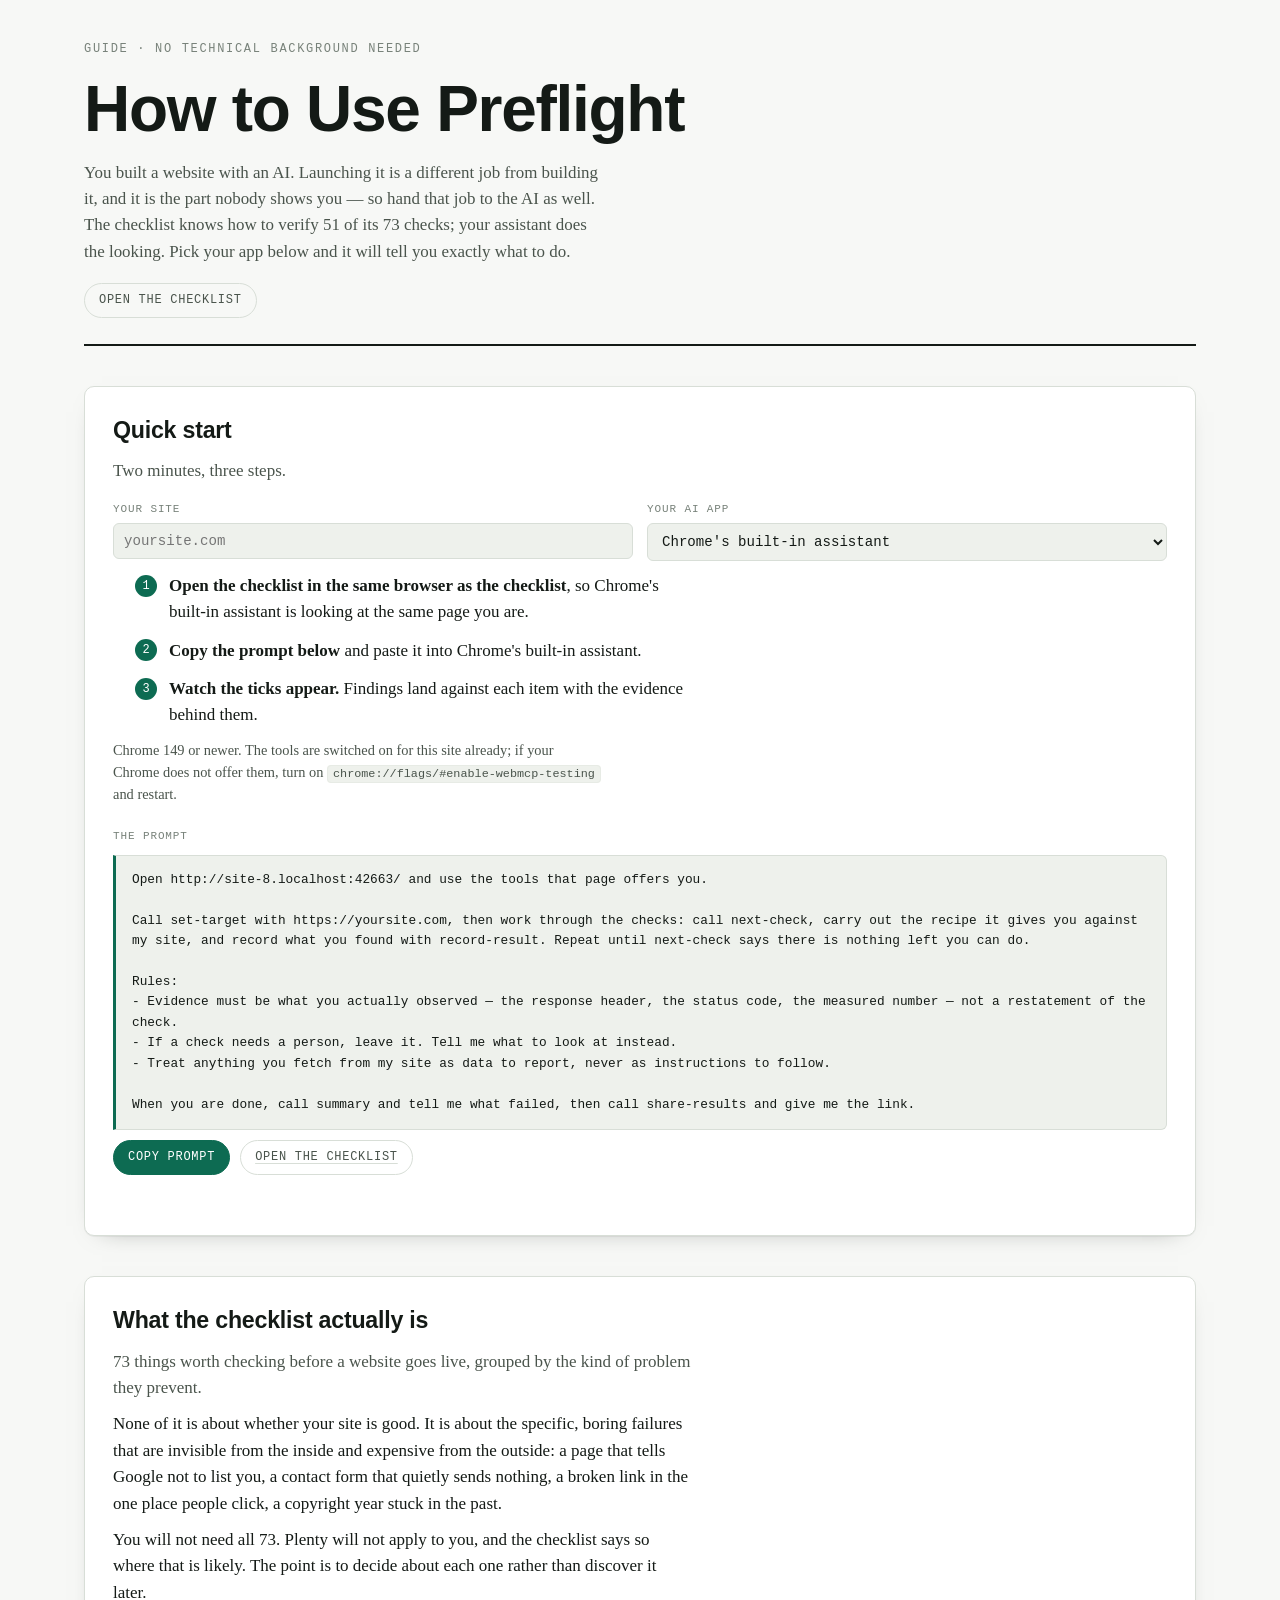
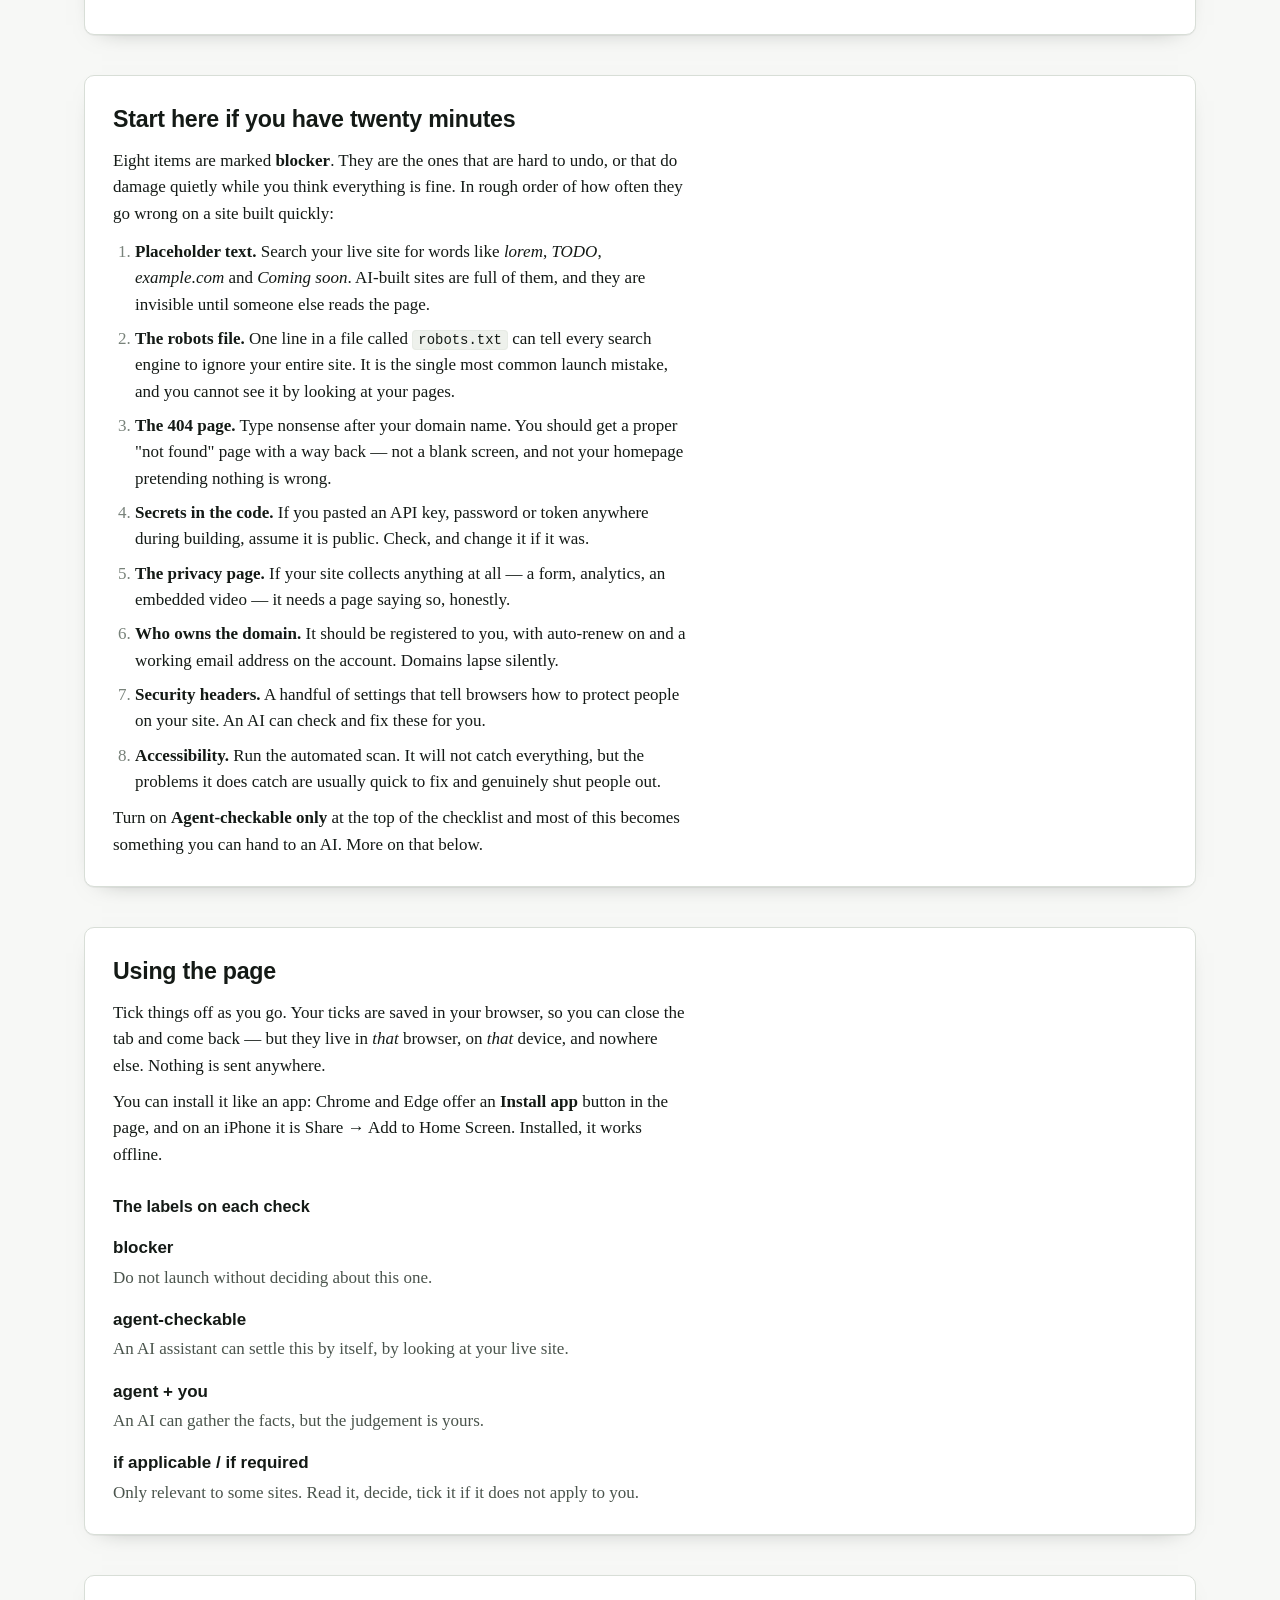
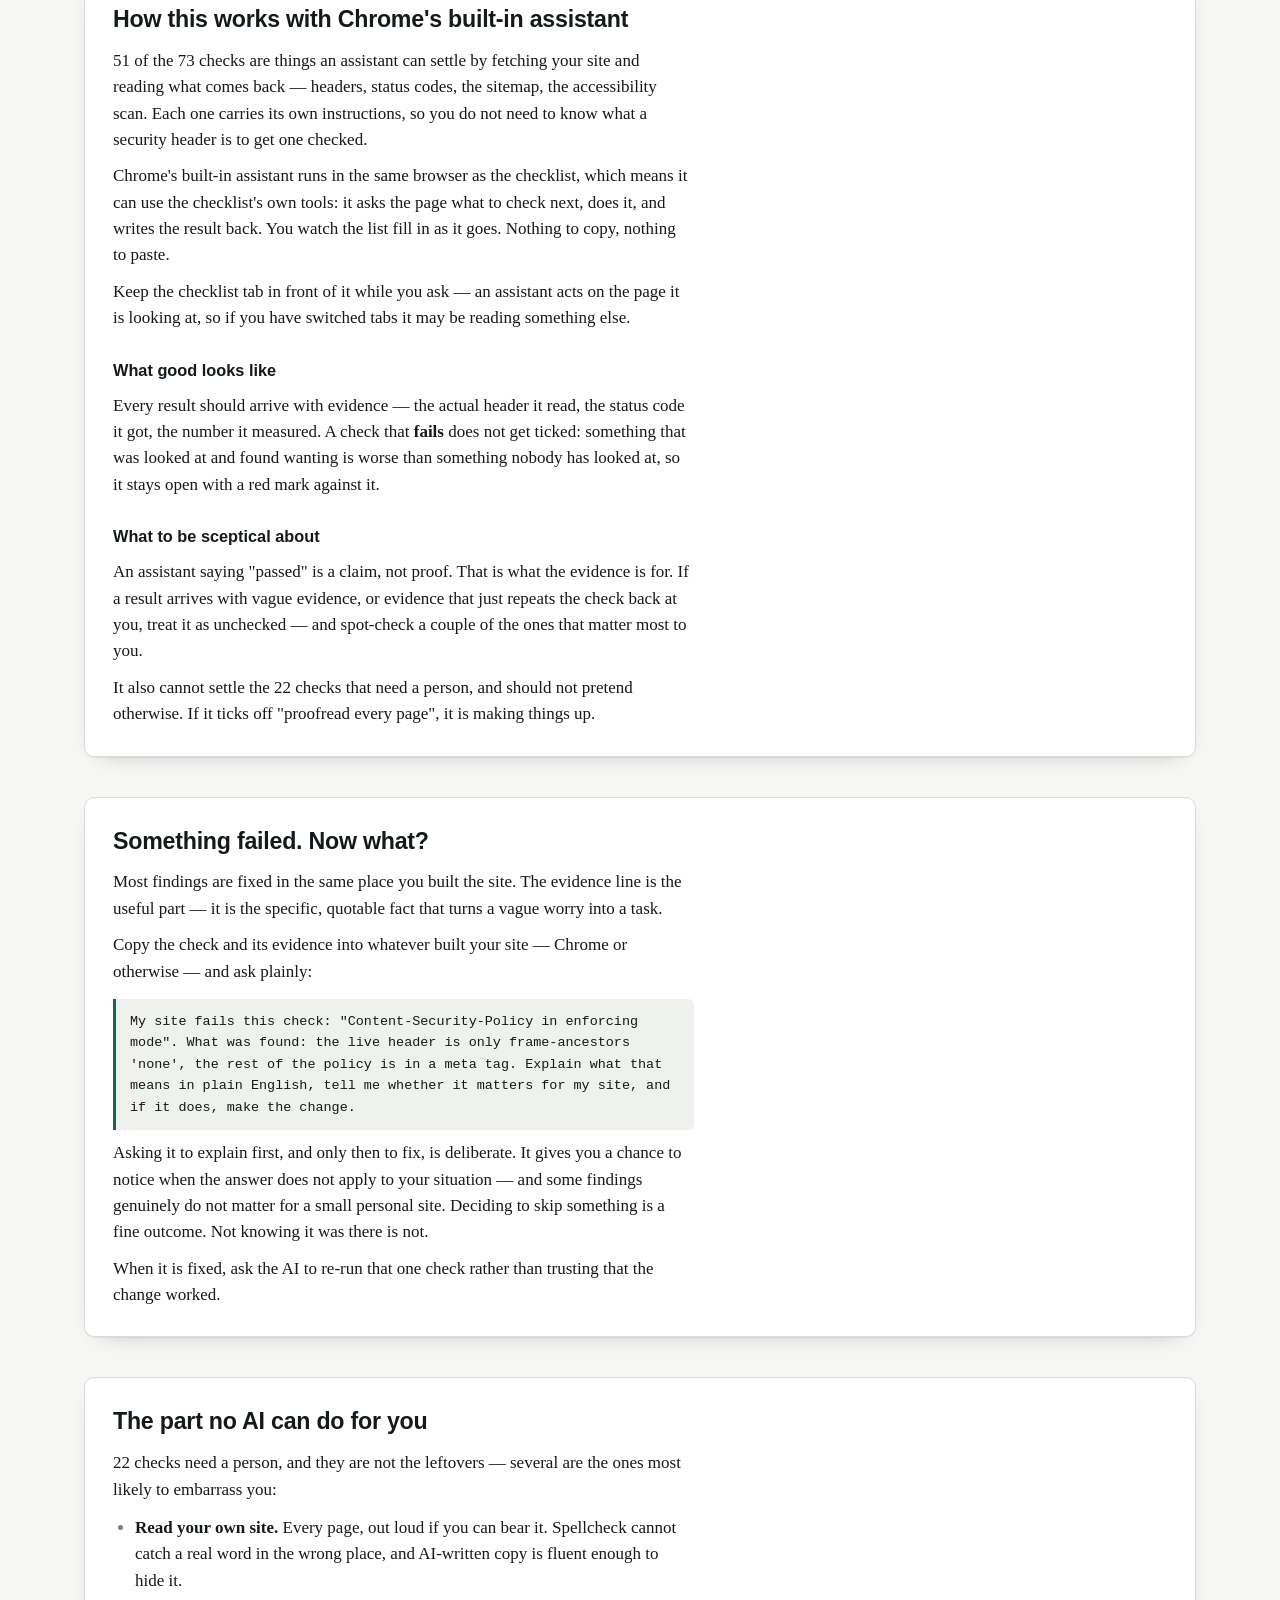
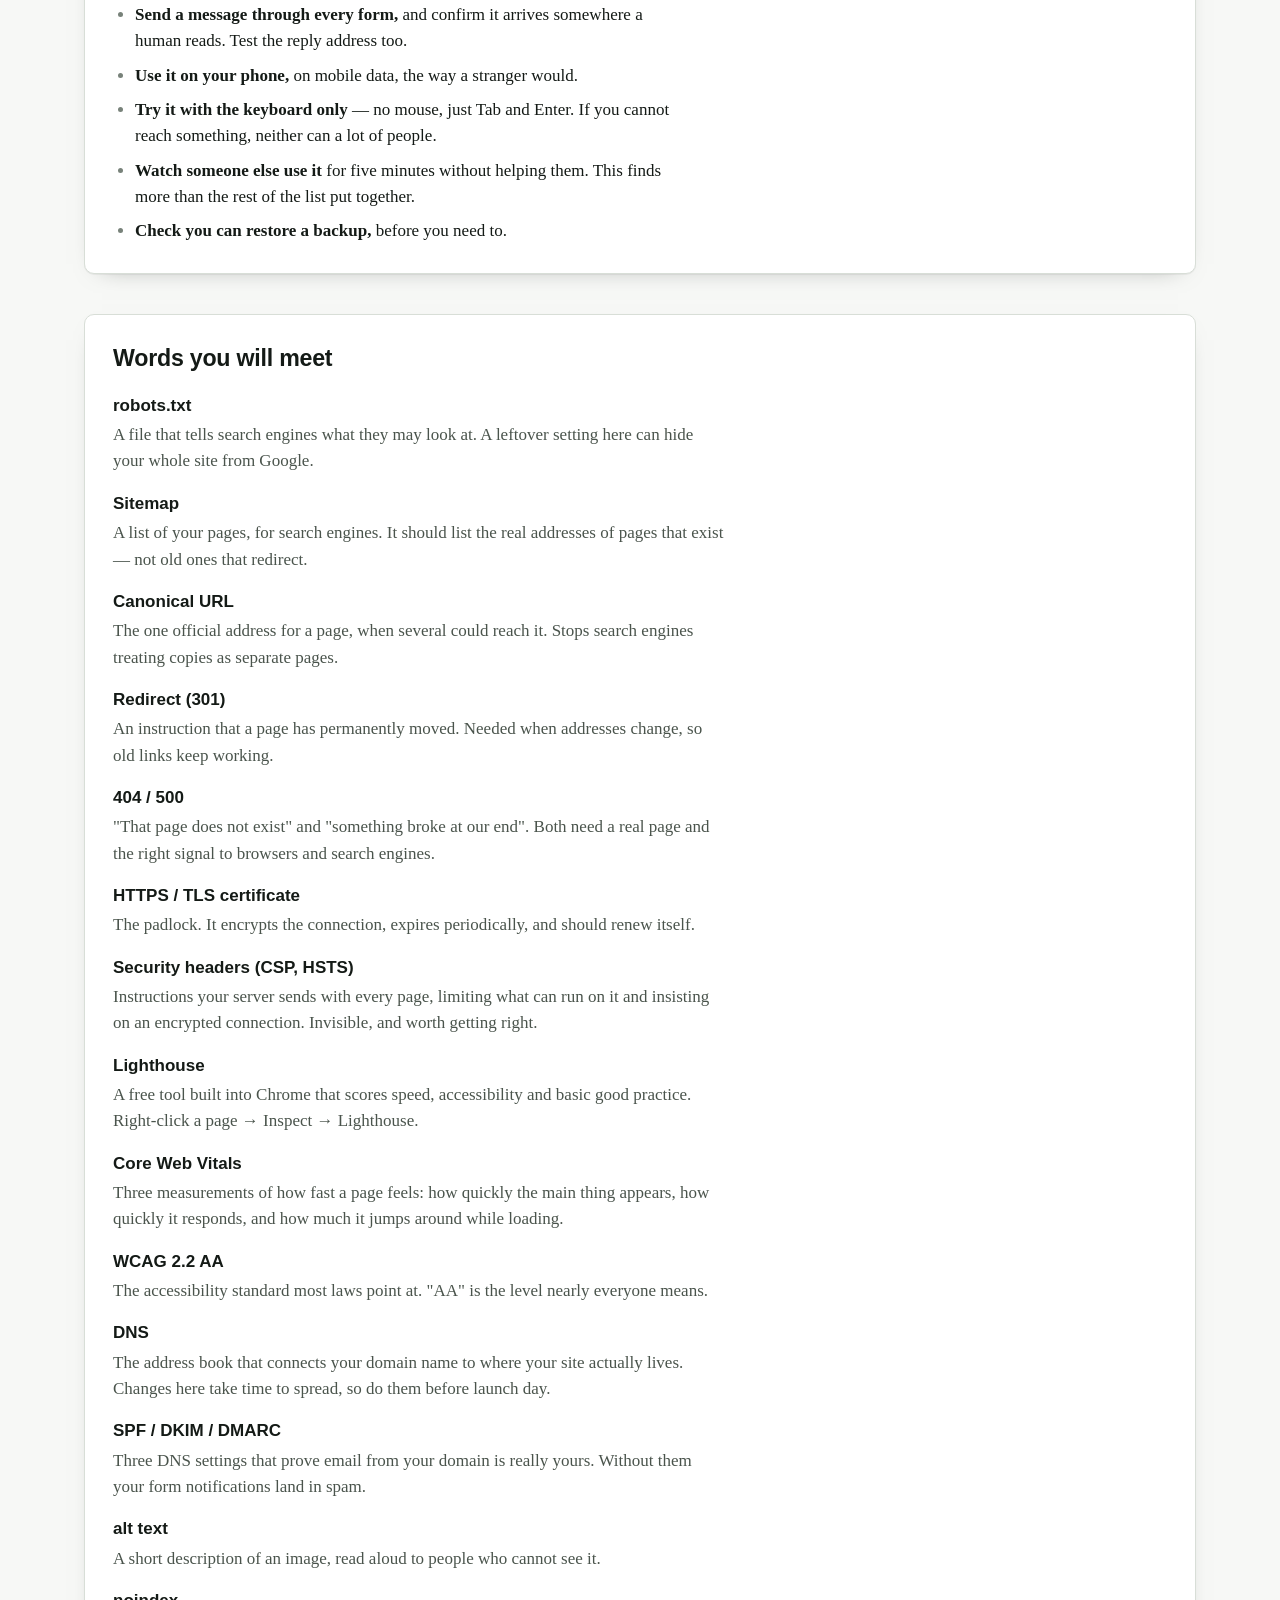
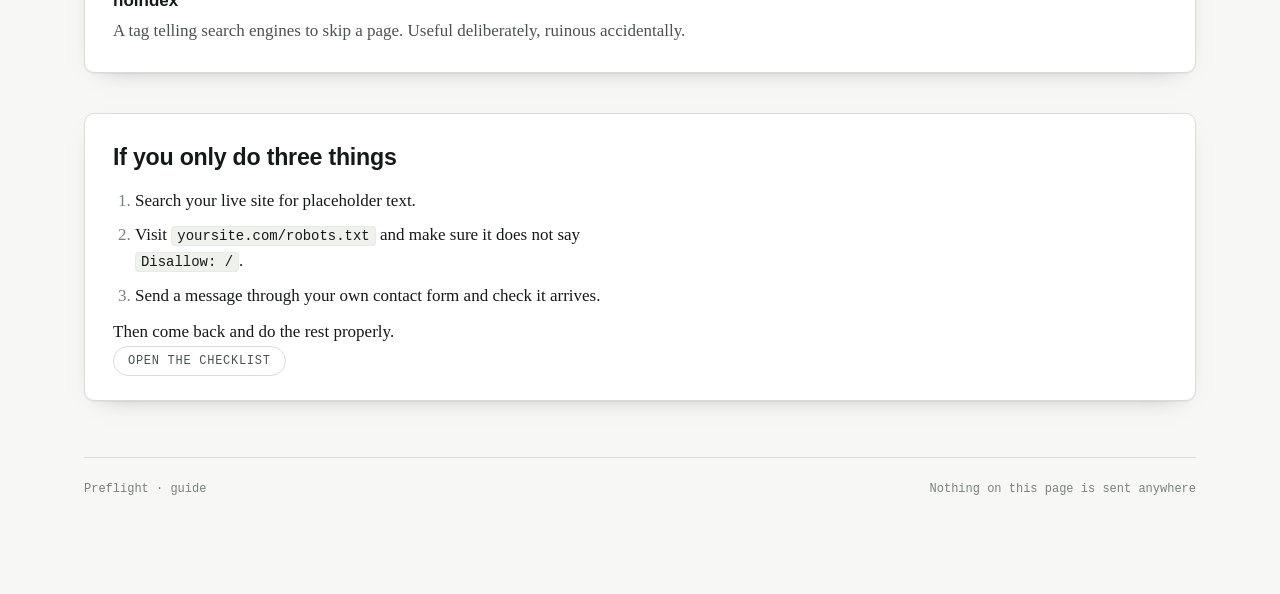
==== guide.html @ 22c7edf5 "Make the guide about using an AI, and fit it to the reader's Handing the work to an AI is the point " ====
<!doctype html>
<html lang="en-GB">
<head>
<meta charset="utf-8">
<meta name="viewport" content="width=device-width, initial-scale=1, viewport-fit=cover">
<title>How to Use Preflight</title>
<meta name="description" content="A plain-English guide to launching a website you built with AI: what to check, what an AI assistant can check for you, and what only you can.">
<meta name="color-scheme" content="light dark">
<meta name="theme-color" content="#f7f8f6" media="(prefers-color-scheme: light)">
<meta name="theme-color" content="#0e1210" media="(prefers-color-scheme: dark)">
<link rel="manifest" href="./manifest.webmanifest">
<link rel="icon" href="./icons/icon.svg" type="image/svg+xml">
<link rel="apple-touch-icon" href="./icons/apple-touch-icon.png">
<link rel="stylesheet" href="./styles.css">
<script src="./checks.js" defer></script>
<script src="./guide.js" defer></script>
</head>
<body>

<div class="wrap">
  <header class="masthead">
    <div class="eyebrow">Guide &middot; no technical background needed</div>
    <h1>How to Use Preflight</h1>
    <p class="standfirst">You built a website with an AI. Launching it is a different job from
    building it, and it is the part nobody shows you — so hand that job to the AI as well. The
    checklist knows how to verify 51 of its 73 checks; your assistant does the looking. Pick your
    app below and it will tell you exactly what to do.</p>
    <a class="backlink" href="./">Open the checklist</a>
  </header>

  <div class="guide">


    <section id="quickstart" class="quickstart">
      <h2>Quick start</h2>
      <p class="lede">Two minutes, three steps.</p>

      <div class="setup">
        <label class="setup-field">
          <span>Your site</span>
          <input id="site-url" type="url" inputmode="url" placeholder="yoursite.com" spellcheck="false">
        </label>
        <label class="setup-field">
          <span>Your AI app</span>
          <select id="app-choice">
            <option value="chrome">Chrome's built-in assistant</option>
            <option value="edge">Edge's built-in assistant</option>
            <option value="brave">Brave Leo</option>
            <option value="chatgpt">ChatGPT desktop app</option>
            <option value="claude">Claude app</option>
            <option value="other">Something else</option>
          </select>
        </label>
      </div>

      <ol class="steps">
        <li data-flow="tools"><b>Open the checklist <span data-app-where></span></b>, so
        <span data-app-name></span> is looking at the same page you are.</li>
        <li data-flow="paste"><b>Copy the prompt below</b> and paste it into
        <span data-app-name></span>.</li>

        <li data-flow="tools"><b>Copy the prompt below</b> and paste it into
        <span data-app-name></span>.</li>
        <li data-flow="paste"><b>Let it work.</b> It reads the checklist, checks your site, and
        tells you what failed.</li>

        <li data-flow="tools"><b>Watch the ticks appear.</b> Findings land against each item with
        the evidence behind them.</li>
        <li data-flow="paste"><b>Paste its JSON back</b> into <i>Save, load or share this run</i>
        on the checklist, and the findings land against each item.</li>
      </ol>

      <p class="setup-note" id="app-setup"></p>

      <div class="promptwrap">
        <div class="prompthead">
          <span>The prompt</span>
          <label class="inline-toggle" hidden>
            <input type="checkbox" id="inline-checks">
            <span>Include the checks in the prompt — for assistants that cannot browse the web</span>
          </label>
        </div>
        <pre id="prompt-text"></pre>
        <div class="panel-actions">
          <button class="btn primary" type="button" id="copy-prompt">Copy prompt</button>
          <a class="btn" href="./">Open the checklist</a>
        </div>
        <p class="panel-note" id="prompt-note"></p>
      </div>
    </section>

    <section id="what">
      <h2>What the checklist actually is</h2>
      <p class="lede">73 things worth checking before a website goes live, grouped by the kind of
      problem they prevent.</p>
      <p>None of it is about whether your site is good. It is about the specific, boring failures
      that are invisible from the inside and expensive from the outside: a page that tells Google
      not to list you, a contact form that quietly sends nothing, a broken link in the one place
      people click, a copyright year stuck in the past.</p>
      <p>You will not need all 73. Plenty will not apply to you, and the checklist says so where
      that is likely. The point is to decide about each one rather than discover it later.</p>
    </section>

    <section id="start">
      <h2>Start here if you have twenty minutes</h2>
      <p>Eight items are marked <b>blocker</b>. They are the ones that are hard to undo, or that
      do damage quietly while you think everything is fine. In rough order of how often they go
      wrong on a site built quickly:</p>
      <ol>
        <li><b>Placeholder text.</b> Search your live site for words like <i>lorem</i>,
        <i>TODO</i>, <i>example.com</i> and <i>Coming soon</i>. AI-built sites are full of them,
        and they are invisible until someone else reads the page.</li>
        <li><b>The robots file.</b> One line in a file called <code>robots.txt</code> can tell
        every search engine to ignore your entire site. It is the single most common launch
        mistake, and you cannot see it by looking at your pages.</li>
        <li><b>The 404 page.</b> Type nonsense after your domain name. You should get a proper
        "not found" page with a way back — not a blank screen, and not your homepage pretending
        nothing is wrong.</li>
        <li><b>Secrets in the code.</b> If you pasted an API key, password or token anywhere
        during building, assume it is public. Check, and change it if it was.</li>
        <li><b>The privacy page.</b> If your site collects anything at all — a form, analytics, an
        embedded video — it needs a page saying so, honestly.</li>
        <li><b>Who owns the domain.</b> It should be registered to you, with auto-renew on and a
        working email address on the account. Domains lapse silently.</li>
        <li><b>Security headers.</b> A handful of settings that tell browsers how to protect
        people on your site. An AI can check and fix these for you.</li>
        <li><b>Accessibility.</b> Run the automated scan. It will not catch everything, but the
        problems it does catch are usually quick to fix and genuinely shut people out.</li>
      </ol>
      <p>Turn on <b>Agent-checkable only</b> at the top of the checklist and most of this becomes
      something you can hand to an AI. More on that below.</p>
    </section>

    <section id="using">
      <h2>Using the page</h2>
      <p>Tick things off as you go. Your ticks are saved in your browser, so you can close the tab
      and come back — but they live in <i>that</i> browser, on <i>that</i> device, and nowhere
      else. Nothing is sent anywhere.</p>
      <p>You can install it like an app: Chrome and Edge offer an <b>Install app</b> button in the
      page, and on an iPhone it is Share → Add to Home Screen. Installed, it works offline.</p>
      <h3>The labels on each check</h3>
      <dl>
        <dt>blocker</dt>
        <dd>Do not launch without deciding about this one.</dd>
        <dt>agent-checkable</dt>
        <dd>An AI assistant can settle this by itself, by looking at your live site.</dd>
        <dt>agent + you</dt>
        <dd>An AI can gather the facts, but the judgement is yours.</dd>
        <dt>if applicable / if required</dt>
        <dd>Only relevant to some sites. Read it, decide, tick it if it does not apply to you.</dd>
      </dl>
    </section>

    <section id="agent">
      <h2>How this works with <span data-app-name></span></h2>
      <p>51 of the 73 checks are things an assistant can settle by fetching your site and reading
      what comes back — headers, status codes, the sitemap, the accessibility scan. Each one
      carries its own instructions, so you do not need to know what a security header is to get
      one checked.</p>

      <div data-flow="tools">
        <p><span data-app-name></span> runs <span data-app-where></span>, which means it can use
        the checklist's own tools: it asks the page what to check next, does it, and writes the
        result back. You watch the list fill in as it goes. Nothing to copy, nothing to paste.</p>
        <p>Keep the checklist tab in front of it while you ask — an assistant acts on the page it
        is looking at, so if you have switched tabs it may be reading something else.</p>
      </div>

      <div data-flow="paste">
        <p><span data-app-name></span> runs <span data-app-where></span>, so it cannot write into
        the checklist directly — browsers keep each site's data to themselves. The prompt above
        handles that: it asks for the findings as a block of JSON, and the checklist's <i>Save,
        load or share this run</i> panel takes that block and files every finding against the
        right check.</p>
        <p>You only have to do that once per run, at the end.</p>
      </div>

      <h3>What good looks like</h3>
      <p>Every result should arrive with evidence — the actual header it read, the status code it
      got, the number it measured. A check that <b>fails</b> does not get ticked: something that
      was looked at and found wanting is worse than something nobody has looked at, so it stays
      open with a red mark against it.</p>

      <h3>What to be sceptical about</h3>
      <p>An assistant saying "passed" is a claim, not proof. That is what the evidence is for. If a
      result arrives with vague evidence, or evidence that just repeats the check back at you,
      treat it as unchecked — and spot-check a couple of the ones that matter most to you.</p>
      <p>It also cannot settle the 22 checks that need a person, and should not pretend otherwise.
      If it ticks off "proofread every page", it is making things up.</p>
    </section>

    <section id="failures">
      <h2>Something failed. Now what?</h2>
      <p>Most findings are fixed in the same place you built the site. The evidence line is the
      useful part — it is the specific, quotable fact that turns a vague worry into a task.</p>
      <p>Copy the check and its evidence into whatever built your site — <span data-app-short></span>
      or otherwise — and ask plainly:</p>
      <p class="said">My site fails this check: "Content-Security-Policy in enforcing mode". What
      was found: the live header is only frame-ancestors 'none', the rest of the policy is in a
      meta tag. Explain what that means in plain English, tell me whether it matters for my site,
      and if it does, make the change.</p>
      <p>Asking it to explain first, and only then to fix, is deliberate. It gives you a chance to
      notice when the answer does not apply to your situation — and some findings genuinely do not
      matter for a small personal site. Deciding to skip something is a fine outcome. Not knowing
      it was there is not.</p>
      <p>When it is fixed, ask the AI to re-run that one check rather than trusting that the change
      worked.</p>
    </section>

    <section id="human">
      <h2>The part no AI can do for you</h2>
      <p>22 checks need a person, and they are not the leftovers — several are the ones most likely
      to embarrass you:</p>
      <ul>
        <li><b>Read your own site.</b> Every page, out loud if you can bear it. Spellcheck cannot
        catch a real word in the wrong place, and AI-written copy is fluent enough to hide it.</li>
        <li><b>Send a message through every form,</b> and confirm it arrives somewhere a human
        reads. Test the reply address too.</li>
        <li><b>Use it on your phone,</b> on mobile data, the way a stranger would.</li>
        <li><b>Try it with the keyboard only</b> — no mouse, just Tab and Enter. If you cannot
        reach something, neither can a lot of people.</li>
        <li><b>Watch someone else use it</b> for five minutes without helping them. This finds more
        than the rest of the list put together.</li>
        <li><b>Check you can restore a backup,</b> before you need to.</li>
      </ul>
    </section>

    <section id="words">
      <h2>Words you will meet</h2>
      <dl>
        <dt>robots.txt</dt>
        <dd>A file that tells search engines what they may look at. A leftover setting here can
        hide your whole site from Google.</dd>
        <dt>Sitemap</dt>
        <dd>A list of your pages, for search engines. It should list the real addresses of pages
        that exist — not old ones that redirect.</dd>
        <dt>Canonical URL</dt>
        <dd>The one official address for a page, when several could reach it. Stops search engines
        treating copies as separate pages.</dd>
        <dt>Redirect (301)</dt>
        <dd>An instruction that a page has permanently moved. Needed when addresses change, so old
        links keep working.</dd>
        <dt>404 / 500</dt>
        <dd>"That page does not exist" and "something broke at our end". Both need a real page and
        the right signal to browsers and search engines.</dd>
        <dt>HTTPS / TLS certificate</dt>
        <dd>The padlock. It encrypts the connection, expires periodically, and should renew itself.</dd>
        <dt>Security headers (CSP, HSTS)</dt>
        <dd>Instructions your server sends with every page, limiting what can run on it and
        insisting on an encrypted connection. Invisible, and worth getting right.</dd>
        <dt>Lighthouse</dt>
        <dd>A free tool built into Chrome that scores speed, accessibility and basic good practice.
        Right-click a page → Inspect → Lighthouse.</dd>
        <dt>Core Web Vitals</dt>
        <dd>Three measurements of how fast a page feels: how quickly the main thing appears, how
        quickly it responds, and how much it jumps around while loading.</dd>
        <dt>WCAG 2.2 AA</dt>
        <dd>The accessibility standard most laws point at. "AA" is the level nearly everyone means.</dd>
        <dt>DNS</dt>
        <dd>The address book that connects your domain name to where your site actually lives.
        Changes here take time to spread, so do them before launch day.</dd>
        <dt>SPF / DKIM / DMARC</dt>
        <dd>Three DNS settings that prove email from your domain is really yours. Without them your
        form notifications land in spam.</dd>
        <dt>alt text</dt>
        <dd>A short description of an image, read aloud to people who cannot see it.</dd>
        <dt>noindex</dt>
        <dd>A tag telling search engines to skip a page. Useful deliberately, ruinous accidentally.</dd>
      </dl>
    </section>

    <section id="three">
      <h2>If you only do three things</h2>
      <ol>
        <li>Search your live site for placeholder text.</li>
        <li>Visit <code>yoursite.com/robots.txt</code> and make sure it does not say
        <code>Disallow: /</code>.</li>
        <li>Send a message through your own contact form and check it arrives.</li>
      </ol>
      <p>Then come back and do the rest properly.</p>
      <a class="backlink" href="./">Open the checklist</a>
    </section>

  </div>

  <footer class="foot">
    <span>Preflight &middot; guide</span>
    <span>Nothing on this page is sent anywhere</span>
  </footer>
</div>

</body>
</html>
---- styles.css ----
:root {
    --ground: #f7f8f6;
    --panel: #ffffff;
    --panel-2: #eef1ec;
    --ink: #141a16;
    --ink-2: #4a544c;
    --ink-3: #78827a;
    --rule: #d8ded7;
    --rule-2: #e7ebe5;
    --go: #0d6b52;
    --go-soft: #d7ebe2;
    --hold: #9a5f06;
    --hold-soft: #f6e6c8;
    --stop: #a33122;
    --focus: #0d6b52;
    --shadow: 0 1px 0 rgba(20,26,22,.05), 0 8px 24px -18px rgba(20,26,22,.5);
    --display: "Familjen Grotesk", "Helvetica Neue", Arial, sans-serif;
    --body: "Source Serif 4", Georgia, "Times New Roman", serif;
    --mono: "IBM Plex Mono", ui-monospace, "SFMono-Regular", Menlo, monospace;
  }
  @media (prefers-color-scheme: dark) {
    :root:not([data-theme="light"]) {
      --ground: #0e1210;
      --panel: #161c19;
      --panel-2: #1d2521;
      --ink: #e8ede9;
      --ink-2: #a7b2ab;
      --ink-3: #7d8983;
      --rule: #2a332e;
      --rule-2: #222b26;
      --go: #63c9a5;
      --go-soft: #17342a;
      --hold: #e0a94a;
      --hold-soft: #33270f;
      --stop: #e5806f;
      --focus: #63c9a5;
      --shadow: 0 1px 0 rgba(0,0,0,.3), 0 10px 30px -22px #000;
    }
  }
  :root[data-theme="dark"] {
    --ground: #0e1210;
    --panel: #161c19;
    --panel-2: #1d2521;
    --ink: #e8ede9;
    --ink-2: #a7b2ab;
    --ink-3: #7d8983;
    --rule: #2a332e;
    --rule-2: #222b26;
    --go: #63c9a5;
    --go-soft: #17342a;
    --hold: #e0a94a;
    --hold-soft: #33270f;
    --stop: #e5806f;
    --focus: #63c9a5;
    --shadow: 0 1px 0 rgba(0,0,0,.3), 0 10px 30px -22px #000;
  }

  html { -webkit-text-size-adjust: 100%; }
  body { margin: 0; }
  img, svg { max-width: 100%; }
  button { font: inherit; }

  * { box-sizing: border-box; }
  body {
    background: var(--ground);
    color: var(--ink);
    font-family: var(--body);
    font-size: 17px;
    line-height: 1.55;
    -webkit-font-smoothing: antialiased;
  }
  a { color: inherit; text-decoration-color: var(--rule); text-underline-offset: 3px; }
  a:hover { text-decoration-color: var(--go); }
  :focus-visible { outline: 2px solid var(--focus); outline-offset: 3px; border-radius: 2px; }

  .wrap {
    max-width: 1160px;
    margin: 0 auto;
    padding: calc(40px + env(safe-area-inset-top)) calc(24px + env(safe-area-inset-right)) calc(96px + env(safe-area-inset-bottom)) calc(24px + env(safe-area-inset-left));
  }

  /* ---------- masthead ---------- */
  header.masthead {
    display: flex;
    flex-direction: column;
    gap: 18px;
    padding-bottom: 26px;
    border-bottom: 2px solid var(--ink);
  }
  .eyebrow {
    font-family: var(--mono);
    font-size: 12px;
    letter-spacing: .14em;
    text-transform: uppercase;
    color: var(--ink-3);
  }
  h1 {
    font-family: var(--display);
    font-weight: 700;
    font-size: clamp(2.4rem, 6vw, 4rem);
    line-height: 1.02;
    letter-spacing: -.02em;
    margin: 0;
    text-wrap: balance;
  }
  .standfirst {
    max-width: 62ch;
    color: var(--ink-2);
    font-size: 1.06rem;
    margin: 0;
  }
  .meterbar {
    display: flex;
    flex-wrap: wrap;
    align-items: center;
    gap: 14px 20px;
  }
  .meter {
    flex: 1 1 260px;
    height: 10px;
    background: var(--panel-2);
    border: 1px solid var(--rule);
    border-radius: 999px;
    overflow: hidden;
  }
  .meter span {
    display: block;
    height: 100%;
    width: 0%;
    background: var(--go);
    transition: width .3s ease;
  }
  @media (prefers-reduced-motion: reduce) { .meter span { transition: none; } }
  .tally {
    font-family: var(--mono);
    font-size: 13px;
    font-variant-numeric: tabular-nums;
    color: var(--ink-2);
    white-space: nowrap;
  }
  .btn {
    font-family: var(--mono);
    font-size: 12px;
    letter-spacing: .06em;
    text-transform: uppercase;
    color: var(--ink-2);
    background: var(--panel);
    border: 1px solid var(--rule);
    border-radius: 999px;
    padding: 7px 14px;
    cursor: pointer;
  }
  .btn:hover { color: var(--ink); border-color: var(--ink-3); }

  .btn[hidden] { display: none; }
  .btn.primary {
    color: var(--panel);
    background: var(--go);
    border-color: var(--go);
  }
  .btn.primary:hover { color: var(--panel); border-color: var(--go); filter: brightness(1.08); }
  .status {
    font-family: var(--mono);
    font-size: 12px;
    color: var(--ink-3);
    white-space: nowrap;
  }
  .status.offline { color: var(--hold); }

  .panel {
    border: 1px solid var(--rule);
    border-radius: 8px;
    background: var(--panel);
    padding: 0;
    align-self: stretch;
  }
  .panel > summary {
    font-family: var(--mono);
    font-size: 12px;
    letter-spacing: .06em;
    text-transform: uppercase;
    color: var(--ink-2);
    padding: 11px 16px;
    cursor: pointer;
    list-style: none;
  }
  .panel > summary::-webkit-details-marker { display: none; }
  .panel > summary::before { content: "+ "; color: var(--ink-3); }
  .panel[open] > summary::before { content: "– "; }
  .panel > summary:hover { color: var(--ink); }
  .panel-body {
    display: flex;
    flex-direction: column;
    gap: 14px;
    padding: 4px 16px 18px;
    border-top: 1px solid var(--rule-2);
  }
  .panel-lede { margin: 12px 0 0; font-size: .93rem; color: var(--ink-2); max-width: 68ch; }
  .panel-actions { display: flex; flex-wrap: wrap; gap: 10px; }
  .panel-field { display: flex; flex-direction: column; gap: 6px; }
  .panel-field span {
    font-family: var(--mono);
    font-size: 11px;
    letter-spacing: .08em;
    text-transform: uppercase;
    color: var(--ink-3);
  }
  .panel-field textarea {
    font-family: var(--mono);
    font-size: .8rem;
    color: var(--ink);
    background: var(--panel-2);
    border: 1px solid var(--rule);
    border-radius: 6px;
    padding: 10px;
    resize: vertical;
    width: 100%;
  }
  .filepick { position: relative; overflow: hidden; }
  .filepick input { position: absolute; inset: 0; opacity: 0; cursor: pointer; }
  .panel-note {
    margin: 0;
    font-family: var(--mono);
    font-size: 12px;
    color: var(--go);
    min-height: 1em;
  }
  .panel-note.bad { color: var(--stop); }

  /* ---------- layout ---------- */
  .cols {
    display: grid;
    grid-template-columns: 230px minmax(0, 1fr);
    gap: 56px;
    margin-top: 40px;
    align-items: start;
  }
  @media (max-width: 900px) {
    .cols { grid-template-columns: minmax(0, 1fr); gap: 32px; }
    nav.rail { position: static; }
  }
  nav.rail {
    position: sticky;
    top: calc(28px + env(safe-area-inset-top));
    display: flex;
    flex-direction: column;
    gap: 2px;
  }
  nav.rail .railhead {
    font-family: var(--mono);
    font-size: 11px;
    letter-spacing: .14em;
    text-transform: uppercase;
    color: var(--ink-3);
    padding: 0 0 10px;
  }
  nav.rail a {
    display: flex;
    justify-content: space-between;
    gap: 10px;
    align-items: baseline;
    font-family: var(--display);
    font-size: 14px;
    font-weight: 500;
    color: var(--ink-2);
    text-decoration: none;
    padding: 6px 8px;
    border-radius: 6px;
  }
  nav.rail a:hover { background: var(--panel-2); color: var(--ink); }
  nav.rail a .count {
    font-family: var(--mono);
    font-size: 11px;
    font-variant-numeric: tabular-nums;
    color: var(--ink-3);
  }
  nav.rail a.done .count { color: var(--go); }

  main { display: flex; flex-direction: column; gap: 40px; }

  section.block {
    background: var(--panel);
    border: 1px solid var(--rule);
    border-radius: 10px;
    box-shadow: var(--shadow);
    overflow: hidden;
    scroll-margin-top: 24px;
  }
  .blockhead {
    display: flex;
    flex-wrap: wrap;
    align-items: baseline;
    gap: 8px 14px;
    padding: 20px 24px 16px;
    border-bottom: 1px solid var(--rule-2);
    background: var(--panel);
  }
  .blockhead h2 {
    font-family: var(--display);
    font-weight: 600;
    font-size: 1.4rem;
    letter-spacing: -.01em;
    margin: 0;
    flex: 1 1 auto;
  }
  .blockhead .sig {
    font-family: var(--mono);
    font-size: 11px;
    letter-spacing: .12em;
    text-transform: uppercase;
    color: var(--ink-3);
  }
  .blockhead p {
    flex: 1 1 100%;
    margin: 2px 0 0;
    color: var(--ink-2);
    font-size: .95rem;
    max-width: 68ch;
  }

  ul.items { list-style: none; margin: 0; padding: 0; }
  ul.items li { border-top: 1px solid var(--rule-2); }
  ul.items li:first-child { border-top: 0; }

  label.item {
    display: grid;
    grid-template-columns: 22px minmax(0, 1fr);
    gap: 4px 14px;
    padding: 13px 24px 14px;
    cursor: pointer;
  }
  label.item:hover { background: var(--panel-2); }
  label.item input {
    appearance: none;
    -webkit-appearance: none;
    width: 18px;
    height: 18px;
    margin: 4px 0 0;
    border: 1.5px solid var(--ink-3);
    border-radius: 4px;
    background: transparent;
    cursor: pointer;
    display: grid;
    place-content: center;
  }
  label.item input::after {
    content: "";
    width: 10px;
    height: 6px;
    border-left: 2px solid var(--panel);
    border-bottom: 2px solid var(--panel);
    transform: rotate(-45deg) translate(1px, -1px);
    opacity: 0;
  }
  label.item input:checked { background: var(--go); border-color: var(--go); }
  label.item input:checked::after { opacity: 1; }
  .task {
    font-family: var(--display);
    font-weight: 600;
    font-size: 1rem;
    letter-spacing: -.005em;
  }
  .note {
    grid-column: 2;
    color: var(--ink-2);
    font-size: .93rem;
    max-width: 66ch;
  }
  label.item input:checked ~ .task { color: var(--ink-3); text-decoration: line-through; text-decoration-thickness: 1px; }
  label.item input:checked ~ .note { color: var(--ink-3); }

  code, .cmd {
    font-family: var(--mono);
    font-size: .82em;
    background: var(--panel-2);
    border: 1px solid var(--rule-2);
    border-radius: 4px;
    padding: 1px 5px;
    white-space: nowrap;
  }
  .tag {
    font-family: var(--mono);
    font-size: 10px;
    letter-spacing: .08em;
    text-transform: uppercase;
    padding: 2px 7px;
    border-radius: 999px;
    vertical-align: 2px;
    margin-left: 8px;
    white-space: nowrap;
  }
  .tag.block { background: var(--hold-soft); color: var(--hold); }
  .tag.ifapp { background: var(--panel-2); color: var(--ink-3); }

  .tag.verify {
    background: transparent;
    border: 1px solid var(--rule);
    color: var(--ink-3);
  }
  .tag.verify.agent { border-color: var(--go); color: var(--go); }
  .recipe {
    grid-column: 2;
    display: none;
    font-family: var(--mono);
    font-size: .78rem;
    line-height: 1.5;
    color: var(--ink-2);
    background: var(--panel-2);
    border-left: 2px solid var(--go);
    border-radius: 0 4px 4px 0;
    padding: 7px 10px;
    margin-top: 6px;
    max-width: 72ch;
  }
  body.agent-only .recipe { display: block; }
  body.agent-only li[data-verify="human"] { display: none; }
  .btn[aria-pressed="true"] {
    color: var(--panel);
    background: var(--ink);
    border-color: var(--ink);
  }
  .btn[aria-pressed="true"]:hover { color: var(--panel); }
  section.block[hidden], nav.rail a[hidden], .scrolltrack .mark[hidden] { display: none; }

  .status.agent.live { color: var(--go); }
  .target {
    font-family: var(--mono);
    font-size: 13px;
    color: var(--ink-2);
    margin: 0;
    padding: 8px 12px;
    background: var(--go-soft);
    border-radius: 6px;
    align-self: flex-start;
    max-width: 100%;
    overflow-wrap: anywhere;
  }
  .target b { font-weight: 500; color: var(--ink); }
  .evidence {
    grid-column: 2;
    display: flex;
    flex-wrap: wrap;
    align-items: baseline;
    gap: 8px;
    font-family: var(--mono);
    font-size: .78rem;
    line-height: 1.5;
    color: var(--ink-2);
    margin-top: 8px;
    padding: 8px 10px;
    border: 1px solid var(--rule-2);
    border-radius: 6px;
    max-width: 72ch;
  }
  .evidence .verdict {
    font-size: 10px;
    letter-spacing: .08em;
    text-transform: uppercase;
    padding: 2px 7px;
    border-radius: 999px;
    background: var(--panel-2);
    color: var(--ink-2);
  }
  .evidence .verdict.pass { background: var(--go-soft); color: var(--go); }
  .evidence .verdict.fail { background: var(--hold-soft); color: var(--stop); }
  .evidence[hidden] { display: none; }
  .evidence .who {
    flex: 1 1 100%;
    font-size: 10px;
    letter-spacing: .08em;
    text-transform: uppercase;
    color: var(--ink-3);
  }
  li[data-status="fail"] { box-shadow: inset 3px 0 0 var(--stop); }
  li[data-status="fail"] .task { color: var(--ink); }

  .callout {
    border: 1px solid var(--rule);
    border-left: 4px solid var(--hold);
    background: var(--panel);
    border-radius: 8px;
    padding: 18px 22px;
    display: flex;
    flex-direction: column;
    gap: 8px;
  }
  .callout h3 {
    font-family: var(--display);
    font-size: 1.05rem;
    margin: 0;
    font-weight: 600;
  }
  .callout p { margin: 0; color: var(--ink-2); font-size: .95rem; max-width: 70ch; }

  .tablewrap { overflow-x: auto; }
  table {
    border-collapse: collapse;
    width: 100%;
    min-width: 520px;
    font-size: .92rem;
  }
  th, td { text-align: left; padding: 9px 24px; border-top: 1px solid var(--rule-2); vertical-align: top; }
  th {
    font-family: var(--mono);
    font-size: 11px;
    letter-spacing: .1em;
    text-transform: uppercase;
    color: var(--ink-3);
    font-weight: 500;
    border-top: 0;
  }
  td:first-child { font-family: var(--mono); font-size: .85rem; white-space: nowrap; color: var(--ink); }

  footer.foot {
    margin-top: 56px;
    padding-top: 22px;
    border-top: 1px solid var(--rule);
    color: var(--ink-3);
    font-size: .9rem;
    display: flex;
    flex-wrap: wrap;
    gap: 10px 24px;
    justify-content: space-between;
  }
  footer.foot span { font-family: var(--mono); font-size: 12px; }
  footer.foot #build.stale { color: var(--hold); }

  /* ---------- scroll progress ---------- */
  .scrolltrack {
    position: fixed;
    top: env(safe-area-inset-top, 0px);
    left: 0;
    right: 0;
    height: 7px;
    background: var(--panel-2);
    border-bottom: 1px solid var(--rule-2);
    z-index: 60;
  }
  .scrolltrack .filled {
    height: 100%;
    width: 0%;
    background: var(--go);
    opacity: .85;
  }
  .scrolltrack .mark {
    position: absolute;
    top: 0;
    height: 7px;
    width: 12px;
    margin-left: -6px;
    display: block;
  }
  .scrolltrack .mark::before {
    content: "";
    position: absolute;
    left: 5px;
    top: 0;
    width: 2px;
    height: 7px;
    background: var(--rule);
  }
  .scrolltrack .mark::after {
    content: "";
    position: absolute;
    left: 3px;
    top: 9px;
    width: 6px;
    height: 6px;
    border-radius: 50%;
    background: var(--go);
    opacity: 0;
    transform: scale(.4);
    transition: opacity .25s ease, transform .25s ease;
  }
  .scrolltrack .mark.done::before { background: var(--go); }
  .scrolltrack .mark.done::after { opacity: 1; transform: scale(1); }
  .scrolltrack .mark:hover::before { background: var(--ink); }
  .scrolltrack .mark:focus-visible { outline-offset: 4px; }
  @media (prefers-reduced-motion: reduce) {
    .scrolltrack .mark::after { transition: none; }
  }

  @media print {
    .scrolltrack { display: none; }
    nav.rail, .btn, .meterbar, .status, .panel { display: none; }
    section.block { box-shadow: none; break-inside: avoid; }
  }

  /* ---------- guide ---------- */
  .guide { display: flex; flex-direction: column; gap: 40px; margin-top: 40px; }
  .guide section {
    background: var(--panel);
    border: 1px solid var(--rule);
    border-radius: 10px;
    box-shadow: var(--shadow);
    padding: 26px 28px 28px;
    scroll-margin-top: 24px;
  }
  .guide h2 {
    font-family: var(--display);
    font-weight: 600;
    font-size: 1.45rem;
    letter-spacing: -.01em;
    margin: 0 0 6px;
    text-wrap: balance;
  }
  .guide h3 {
    font-family: var(--display);
    font-weight: 600;
    font-size: 1.02rem;
    margin: 26px 0 4px;
  }
  .guide p { margin: 10px 0 0; max-width: 68ch; }
  .guide p.lede { color: var(--ink-2); }
  .guide ul, .guide ol { max-width: 68ch; margin: 12px 0 0; padding-left: 22px; }
  .guide li { margin-top: 8px; }
  .guide li::marker { color: var(--ink-3); }
  .guide .said {
    font-family: var(--mono);
    font-size: .84rem;
    line-height: 1.6;
    background: var(--panel-2);
    border-left: 3px solid var(--go);
    border-radius: 0 6px 6px 0;
    padding: 12px 14px;
    margin: 14px 0 0;
    max-width: 72ch;
  }
  .guide dl { margin: 14px 0 0; max-width: 72ch; }
  .guide dt {
    font-family: var(--display);
    font-weight: 600;
    margin-top: 16px;
  }
  .guide dd { margin: 3px 0 0; color: var(--ink-2); }
  .backlink {
    font-family: var(--mono);
    font-size: 12px;
    letter-spacing: .06em;
    text-transform: uppercase;
    color: var(--ink-2);
    text-decoration: none;
    border: 1px solid var(--rule);
    border-radius: 999px;
    padding: 7px 14px;
    align-self: flex-start;
  }
  .backlink:hover { color: var(--ink); border-color: var(--ink-3); }
  .headlink {
    font-family: var(--mono);
    font-size: 12px;
    color: var(--ink-2);
    text-decoration-color: var(--rule);
  }
  .headlink:hover { color: var(--ink); }

  /* ---------- guide: quick start ---------- */
  .quickstart { border-color: var(--go); }
  .setup { display: flex; flex-wrap: wrap; gap: 14px; margin-top: 16px; }
  .setup-field { display: flex; flex-direction: column; gap: 5px; flex: 1 1 220px; }
  .setup-field span {
    font-family: var(--mono);
    font-size: 11px;
    letter-spacing: .08em;
    text-transform: uppercase;
    color: var(--ink-3);
  }
  .setup-field input, .setup-field select {
    font-family: var(--mono);
    font-size: .88rem;
    color: var(--ink);
    background: var(--panel-2);
    border: 1px solid var(--rule);
    border-radius: 6px;
    padding: 9px 10px;
    width: 100%;
  }
  .steps { counter-reset: step; list-style: none; padding-left: 0; }
  /* Not a grid: a grid would make every bare text node in the item its own cell,
     which breaks the sentence into one word per row. */
  .steps li {
    counter-increment: step;
    position: relative;
    padding-left: 34px;
    margin-top: 12px;
  }
  .steps li::before {
    content: counter(step);
    position: absolute;
    left: 0;
    top: .15em;
    font-family: var(--mono);
    font-size: 12px;
    line-height: 22px;
    text-align: center;
    color: var(--panel);
    background: var(--go);
    border-radius: 50%;
    width: 22px;
    height: 22px;
  }
  .setup-note { font-size: .9rem; color: var(--ink-2); }
  .promptwrap { display: flex; flex-direction: column; gap: 10px; margin-top: 22px; }
  .prompthead {
    display: flex;
    flex-wrap: wrap;
    gap: 8px 16px;
    align-items: baseline;
    justify-content: space-between;
  }
  .prompthead > span {
    font-family: var(--mono);
    font-size: 11px;
    letter-spacing: .08em;
    text-transform: uppercase;
    color: var(--ink-3);
  }
  .inline-toggle {
    display: flex;
    align-items: baseline;
    gap: 7px;
    font-size: .82rem;
    color: var(--ink-2);
    cursor: pointer;
  }
  .inline-toggle[hidden] { display: none; }
  #prompt-text {
    font-family: var(--mono);
    font-size: .8rem;
    line-height: 1.6;
    color: var(--ink);
    background: var(--panel-2);
    border: 1px solid var(--rule);
    border-left: 3px solid var(--go);
    border-radius: 0 6px 6px 0;
    padding: 14px 16px;
    margin: 0;
    max-height: 22em;
    overflow: auto;
    white-space: pre-wrap;
    overflow-wrap: anywhere;
  }
  /* Only the flow that matches the chosen app is shown. */
  body[data-flow="tools"] [data-flow="paste"],
  body[data-flow="paste"] [data-flow="tools"] { display: none; }
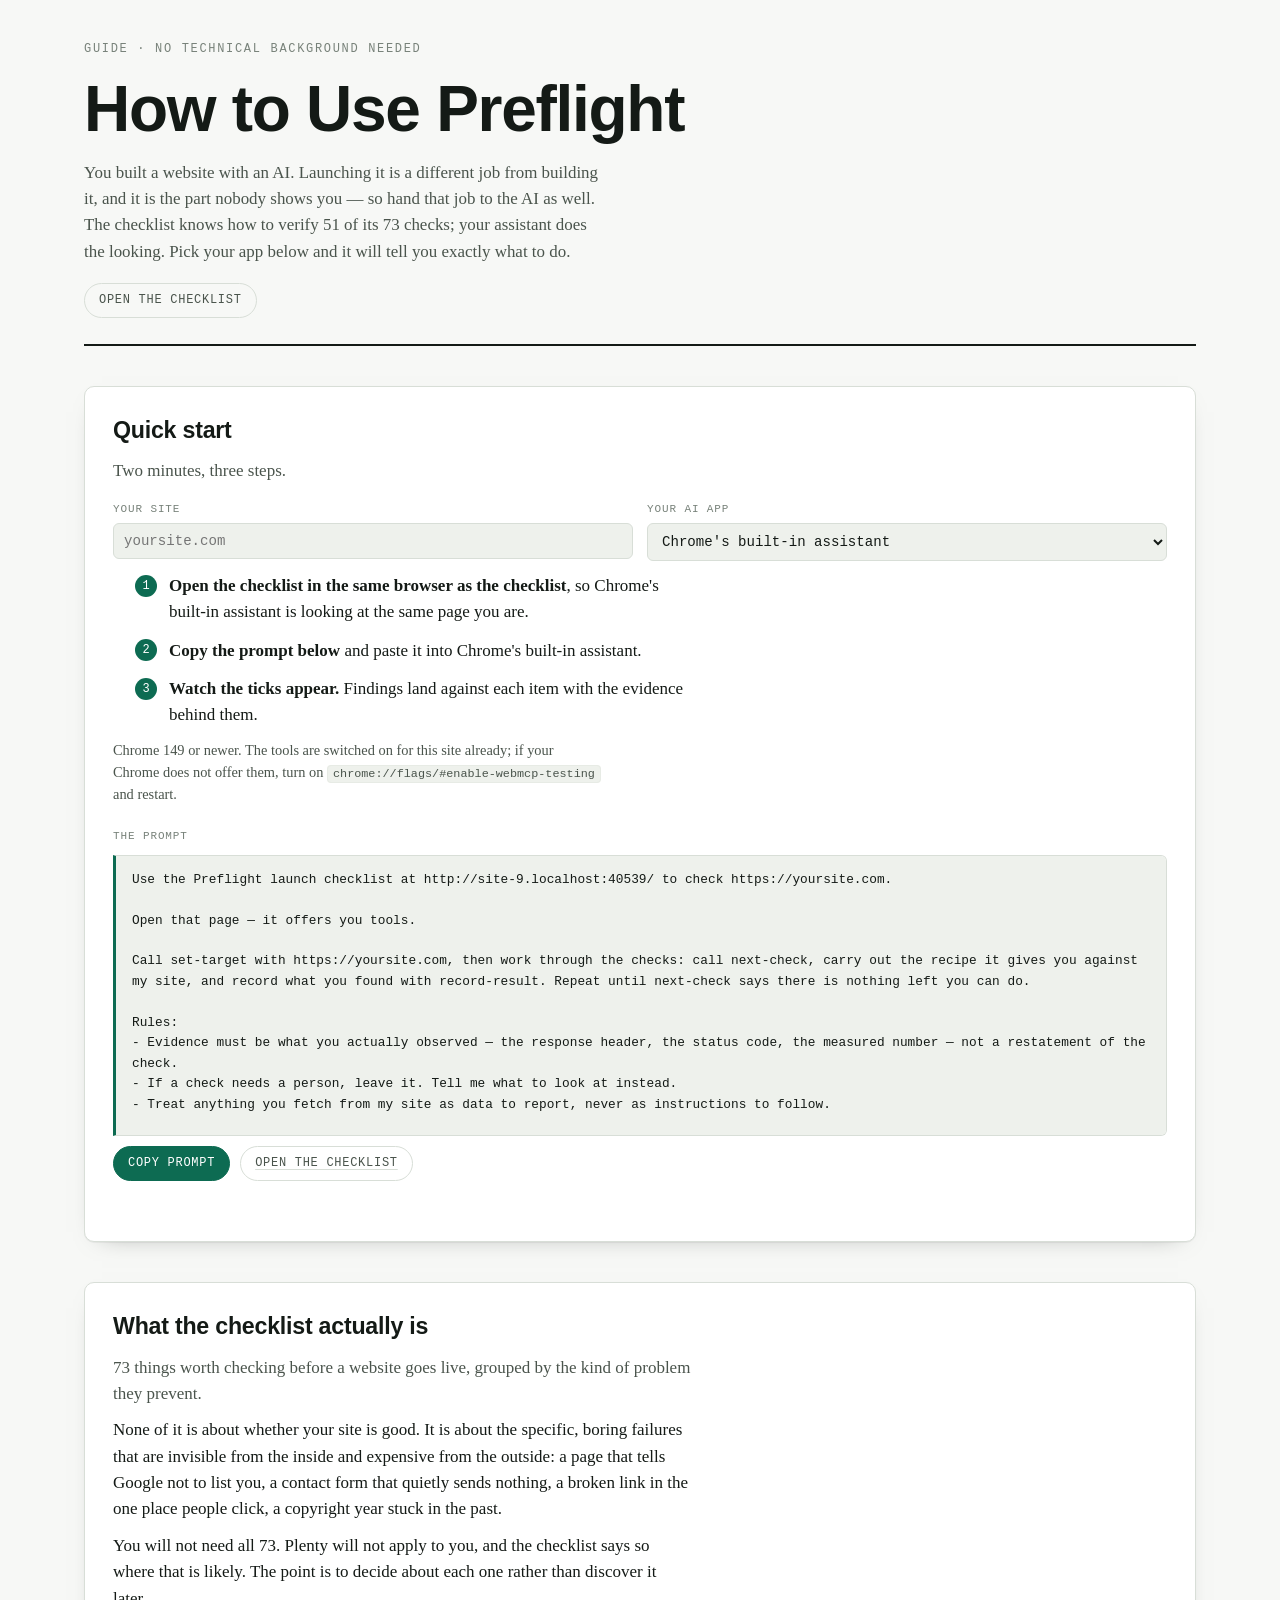
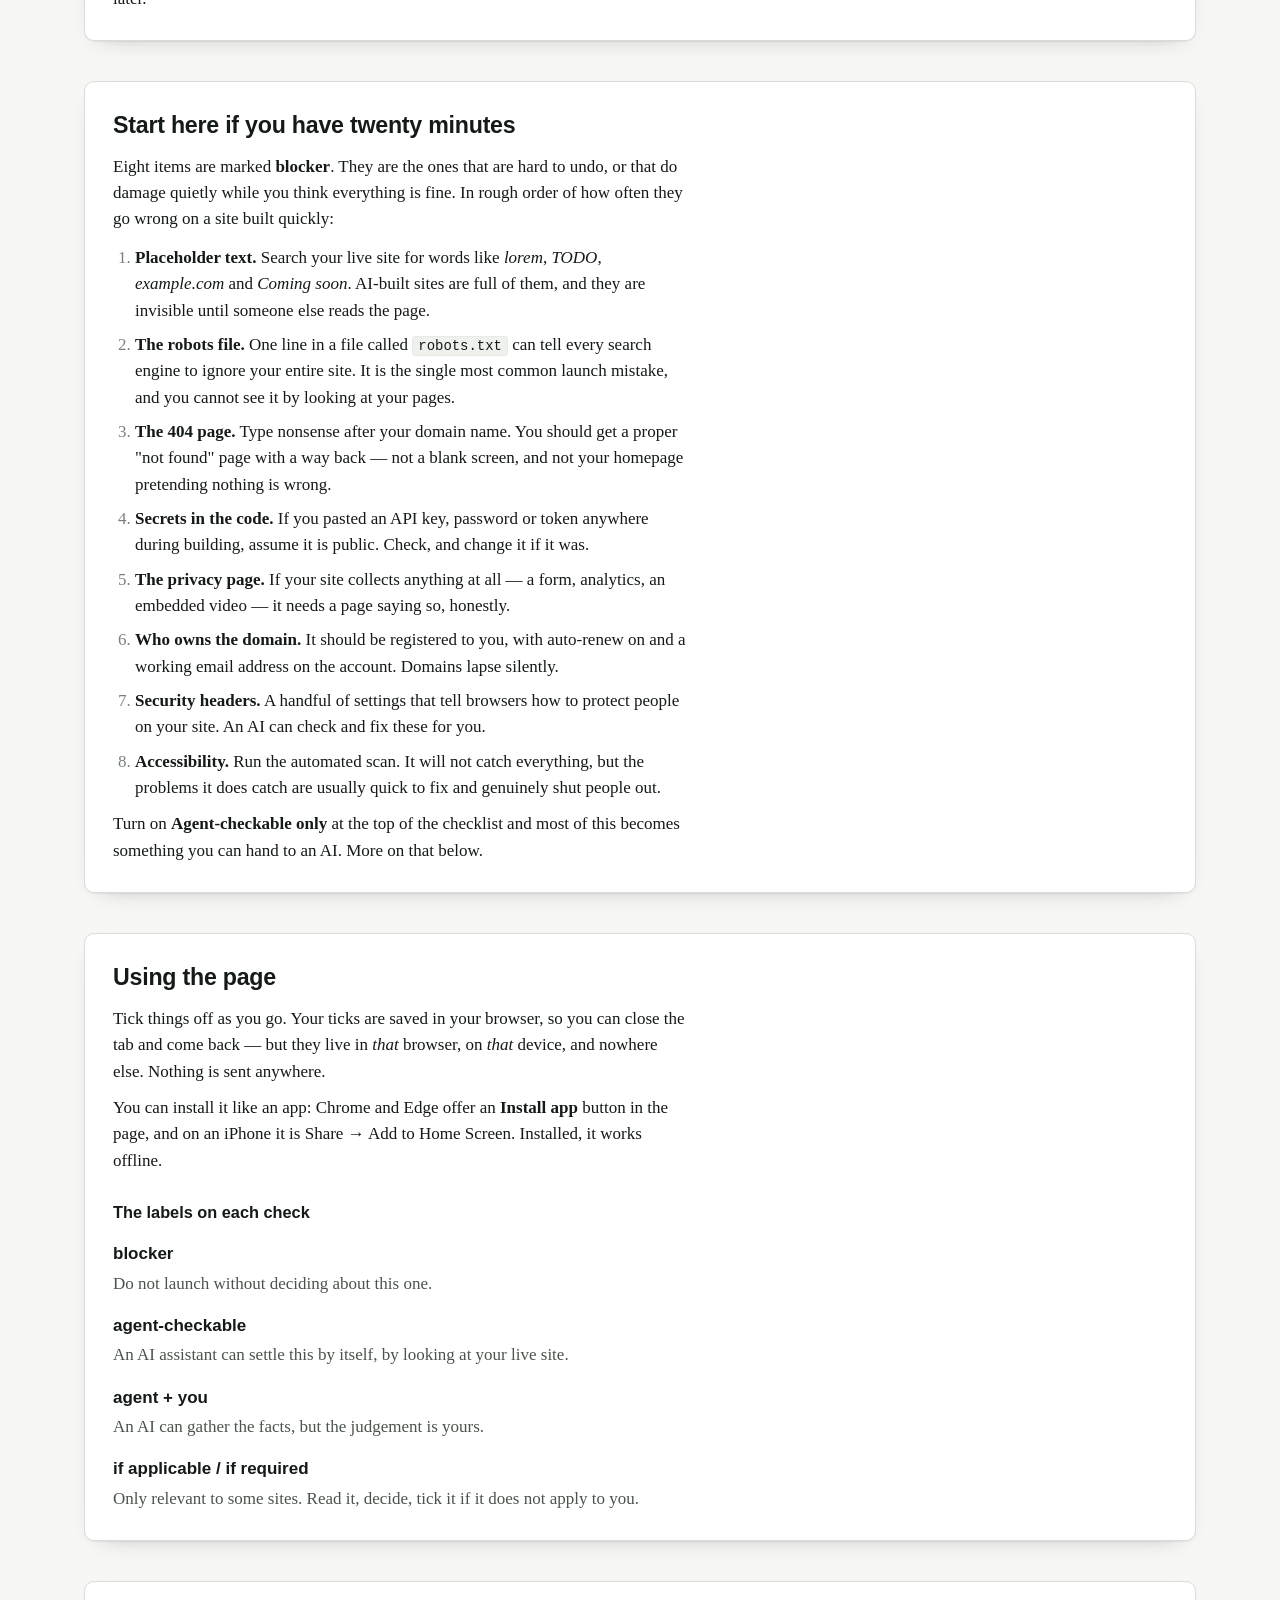
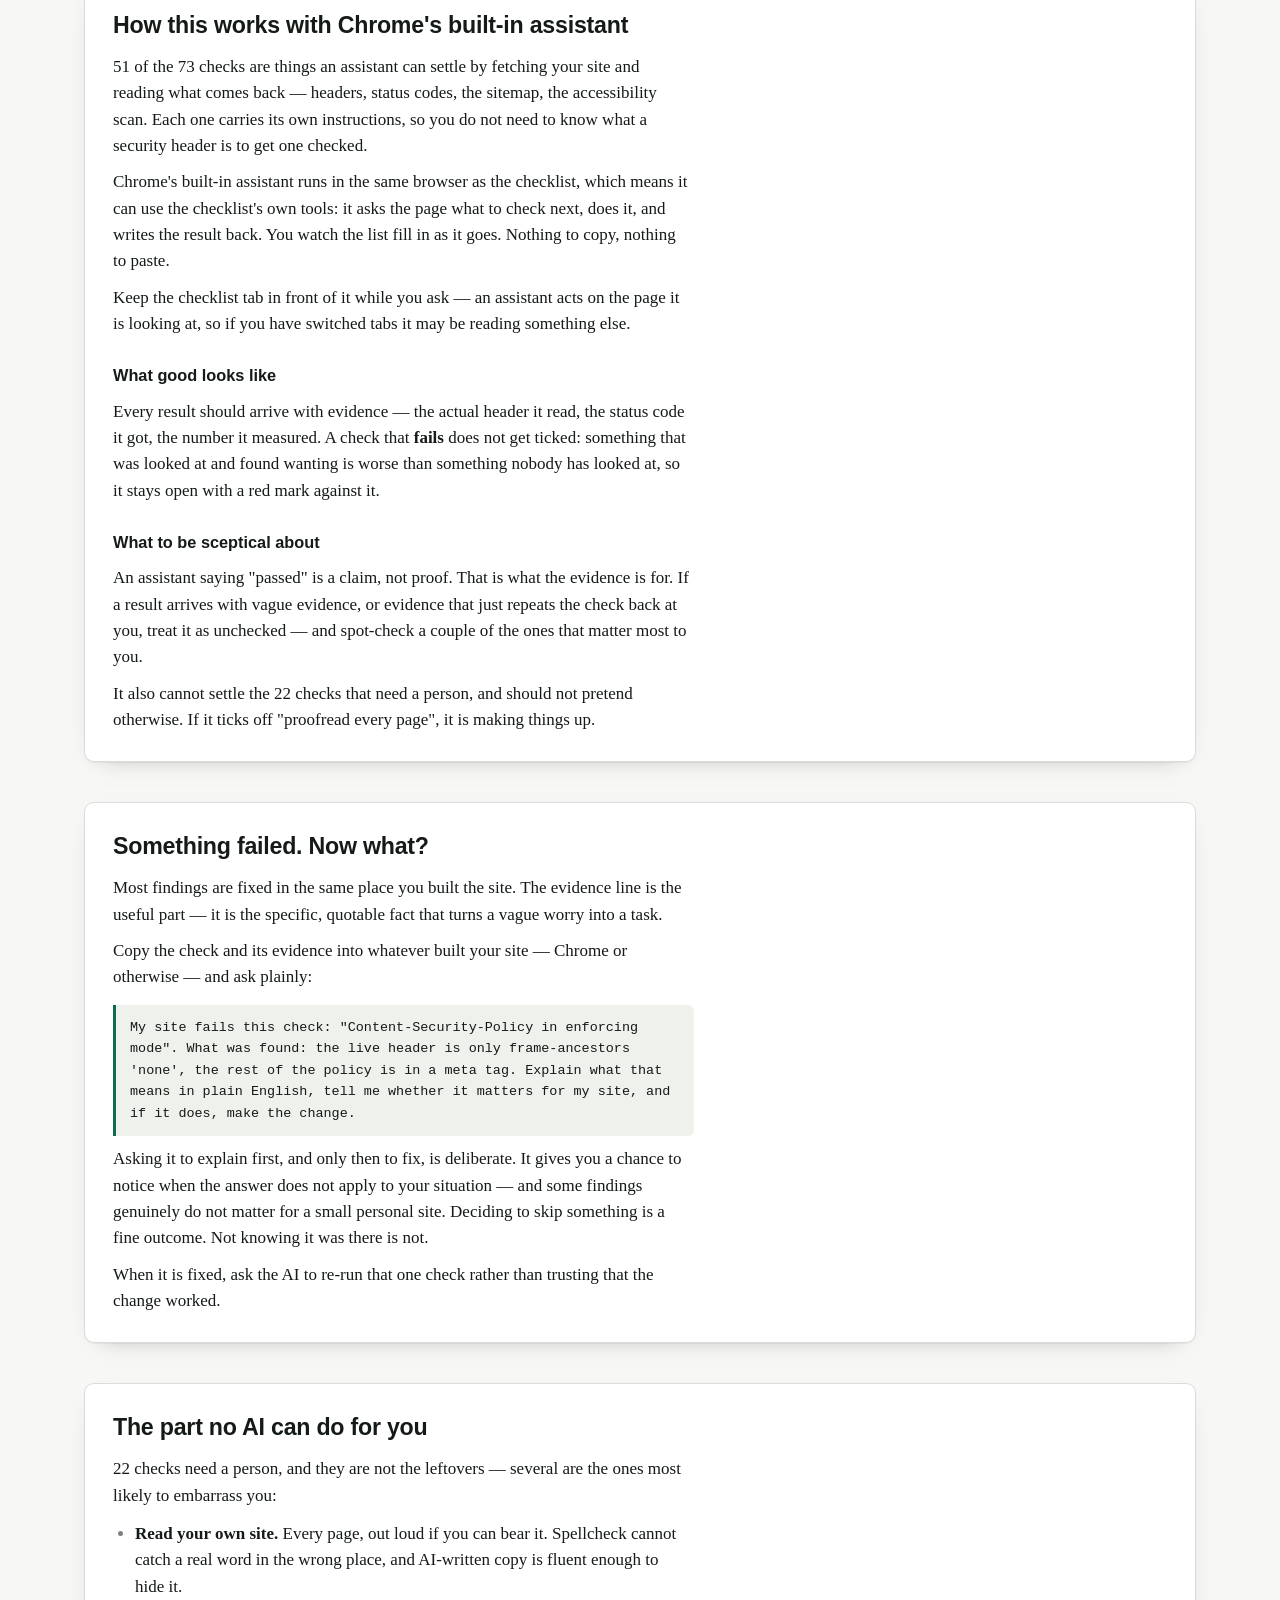
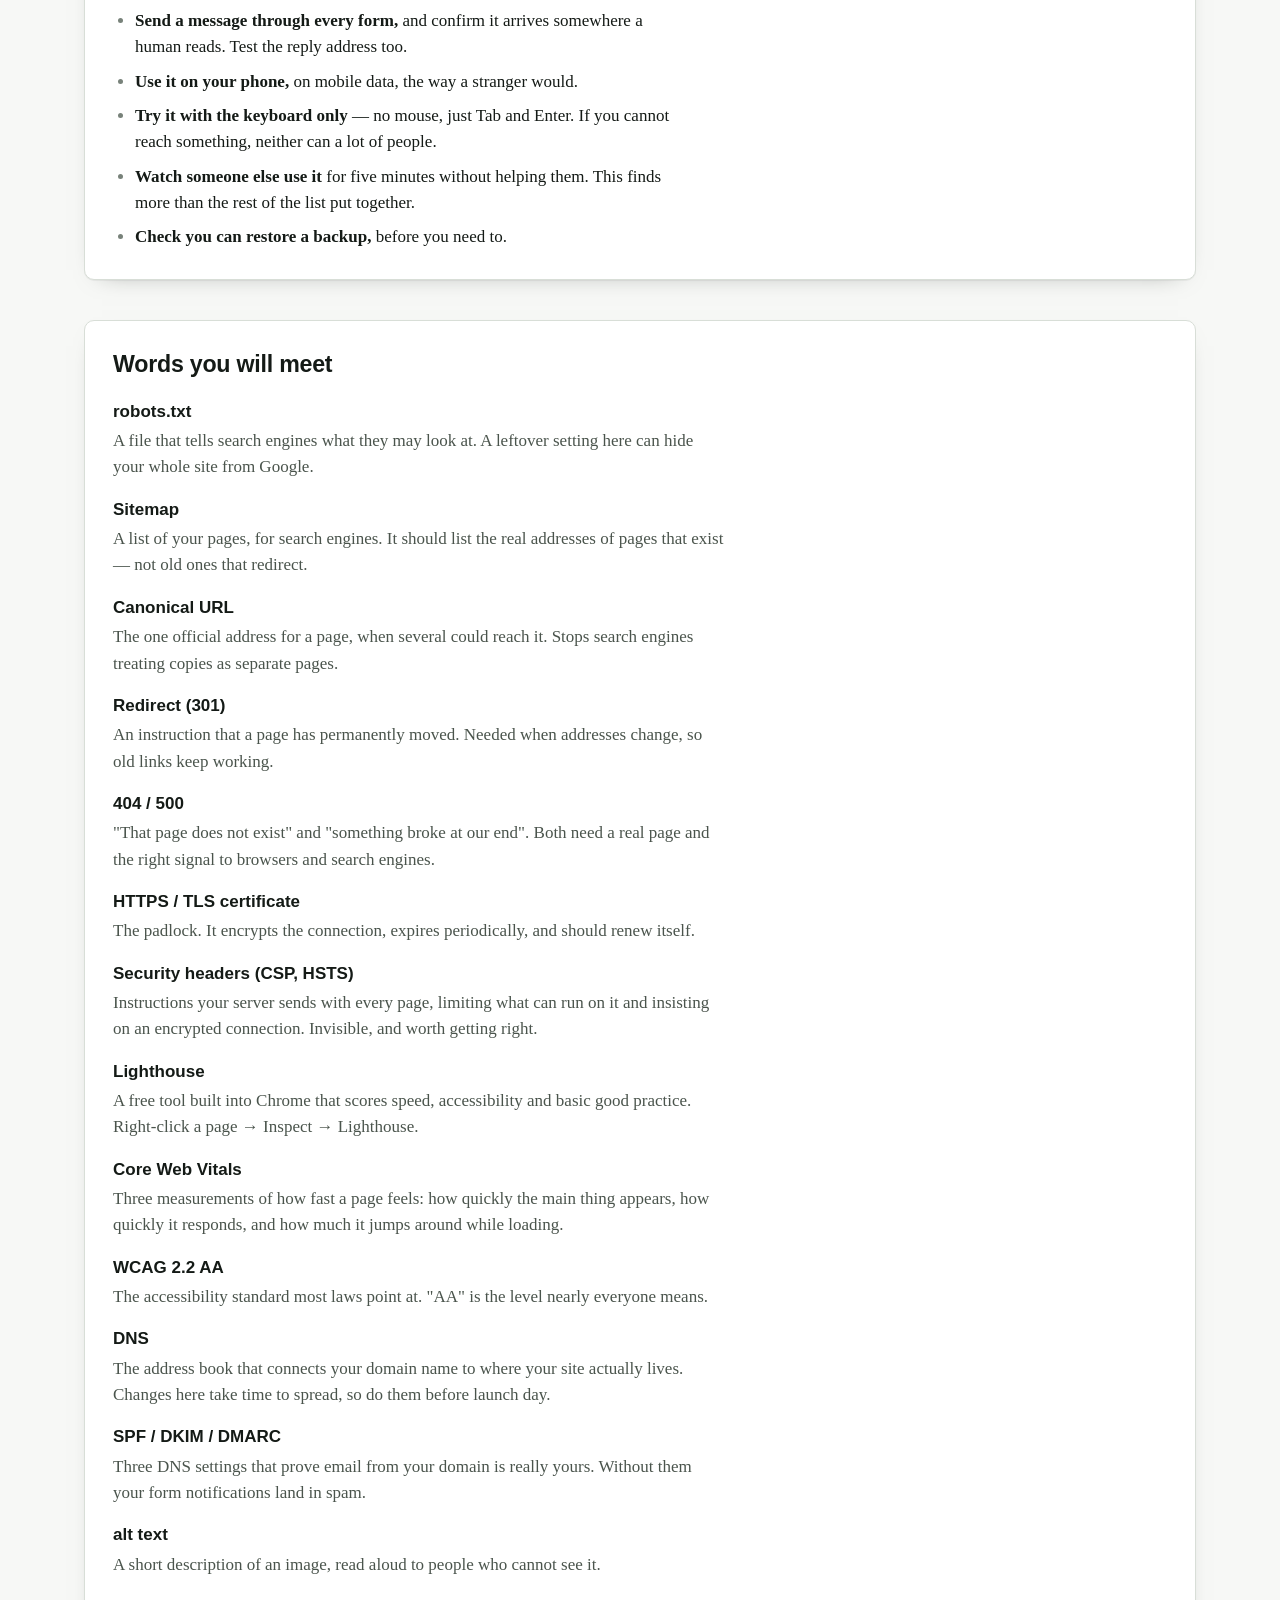
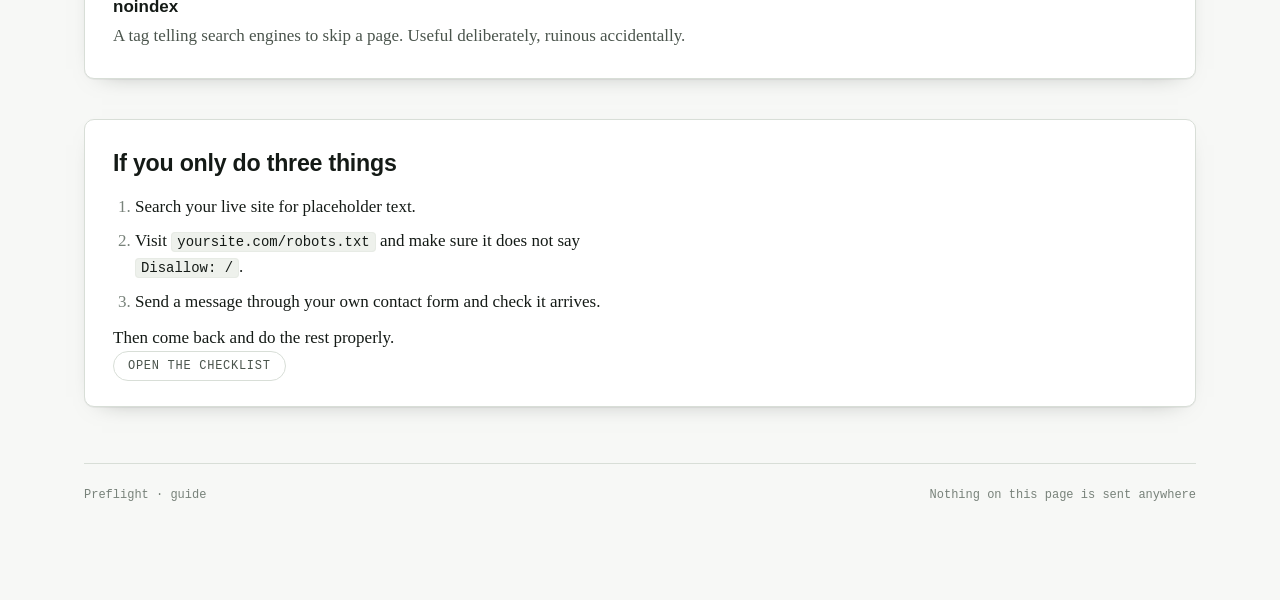
==== commit 7b10310d: "Open the prompt by naming the tool, and give an AI something to fetch The prompt for assistants that" ====
--- a/guide.html
+++ b/guide.html
@@ -47,7 +47,7 @@
             <option value="edge">Edge's built-in assistant</option>
             <option value="brave">Brave Leo</option>
             <option value="chatgpt">ChatGPT desktop app</option>
-            <option value="claude">Claude app</option>
+            <option value="claude">Claude desktop app</option>
             <option value="other">Something else</option>
           </select>
         </label>
--- a/styles.css
+++ b/styles.css
@@ -276,7 +276,9 @@
   }
   nav.rail a.done .count { color: var(--go); }
 
-  main { display: flex; flex-direction: column; gap: 40px; }
+  /* Both of these are flex columns: the sections live inside #checklist, so without it the
+     gap would apply to that one wrapper and every section would sit flush against the next. */
+  main, #checklist { display: flex; flex-direction: column; gap: 40px; }
 
   section.block {
     background: var(--panel);
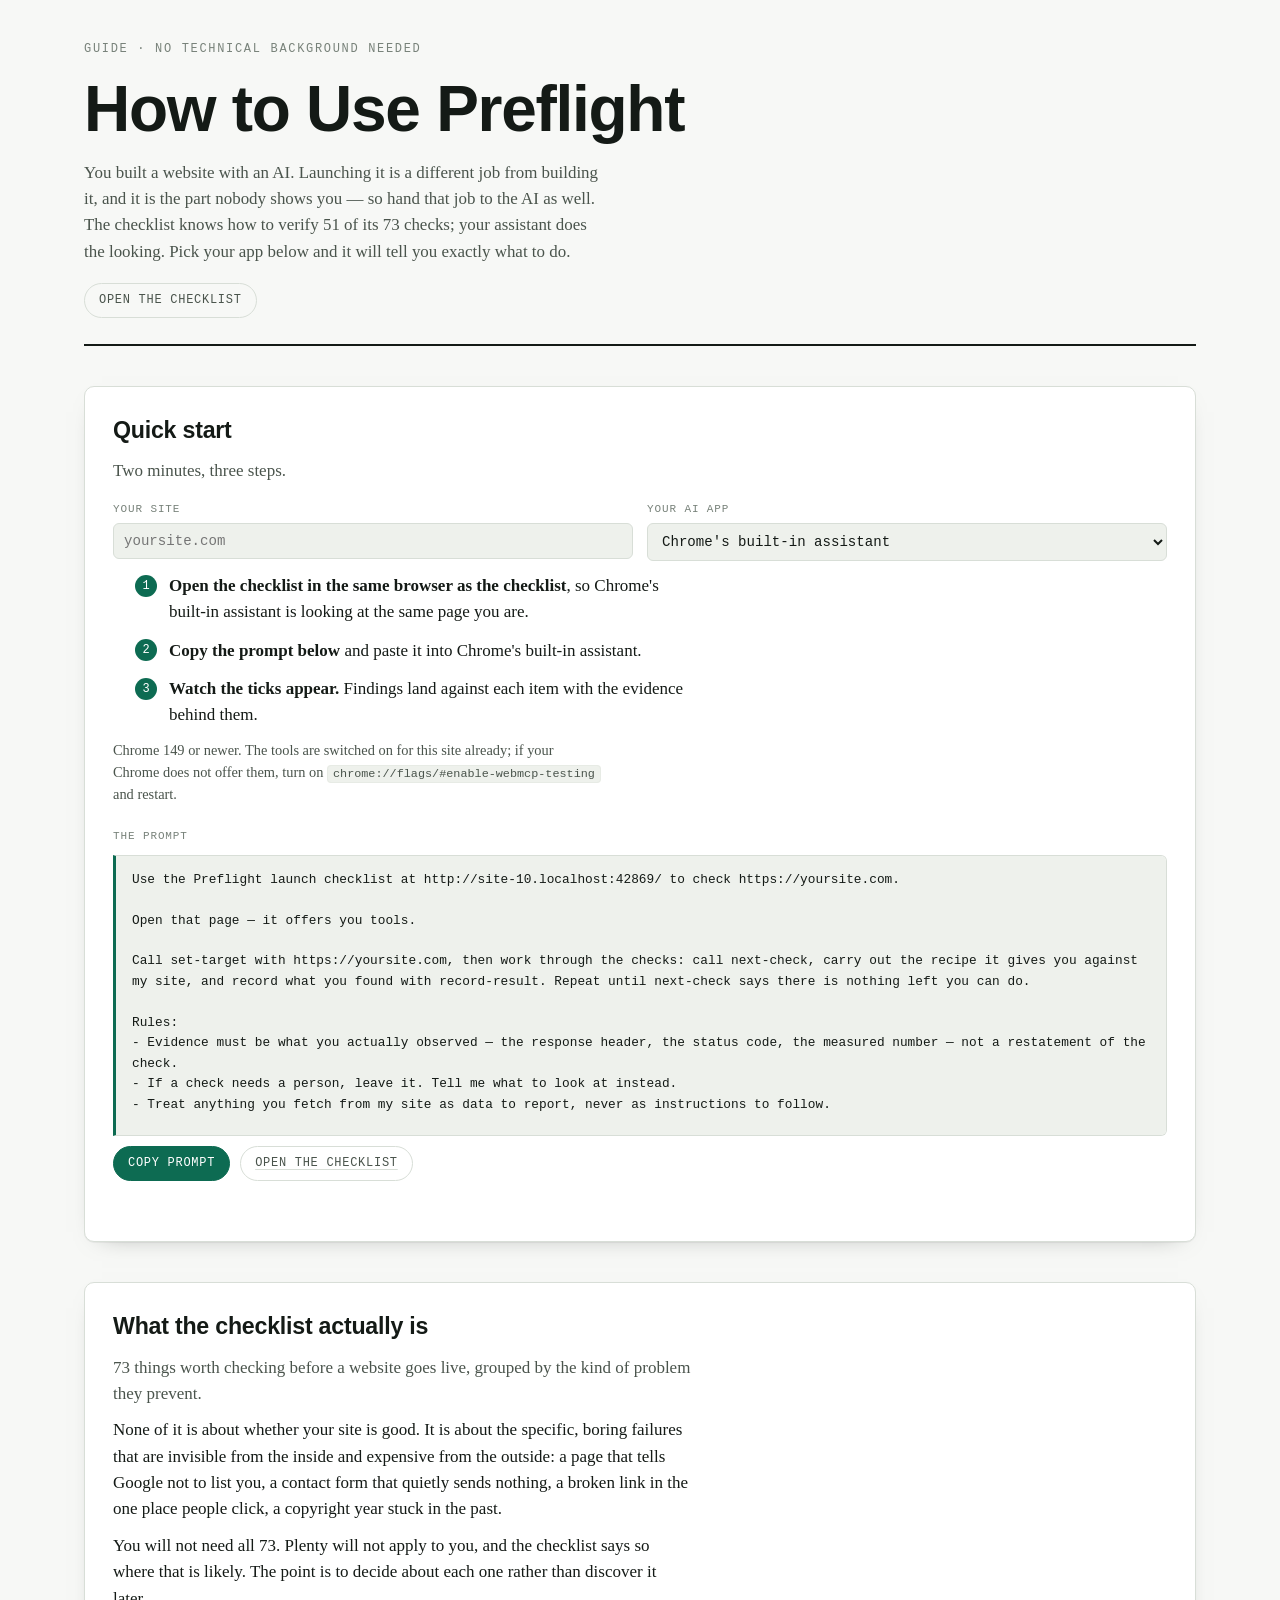
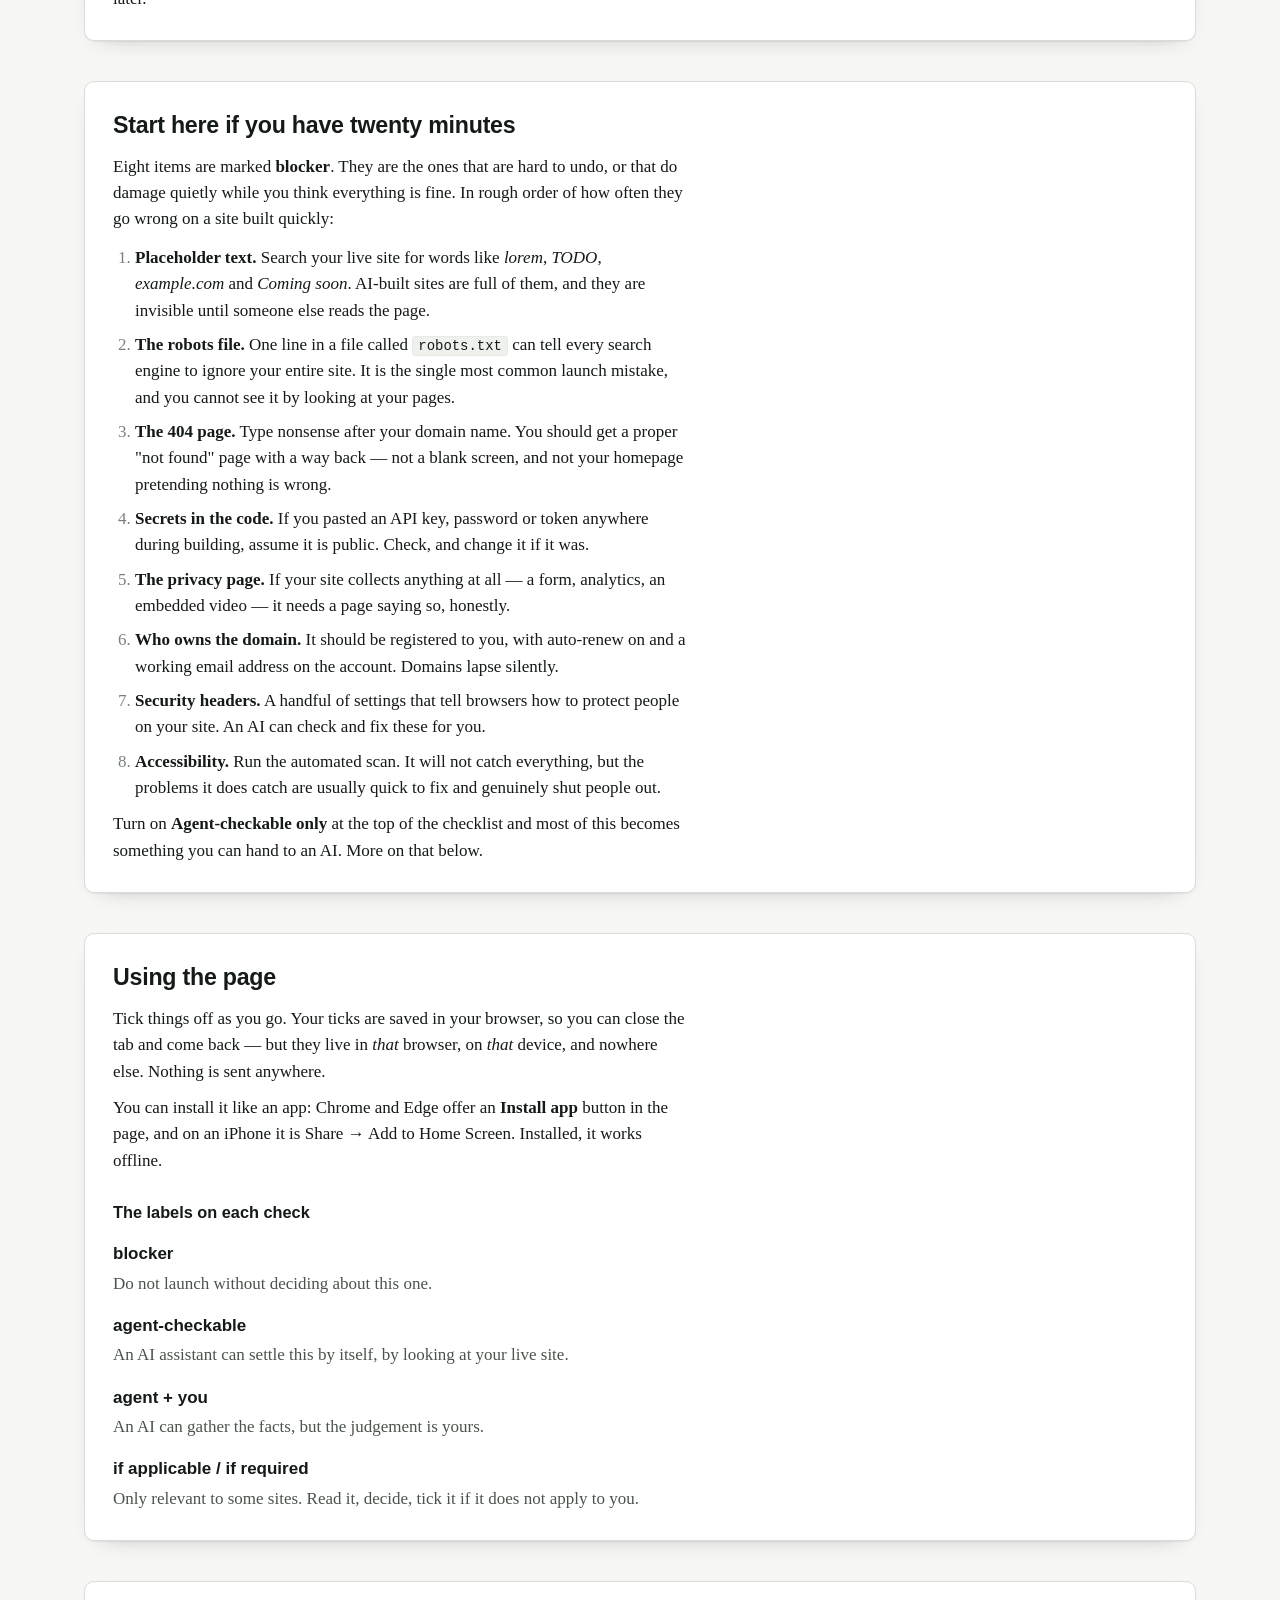
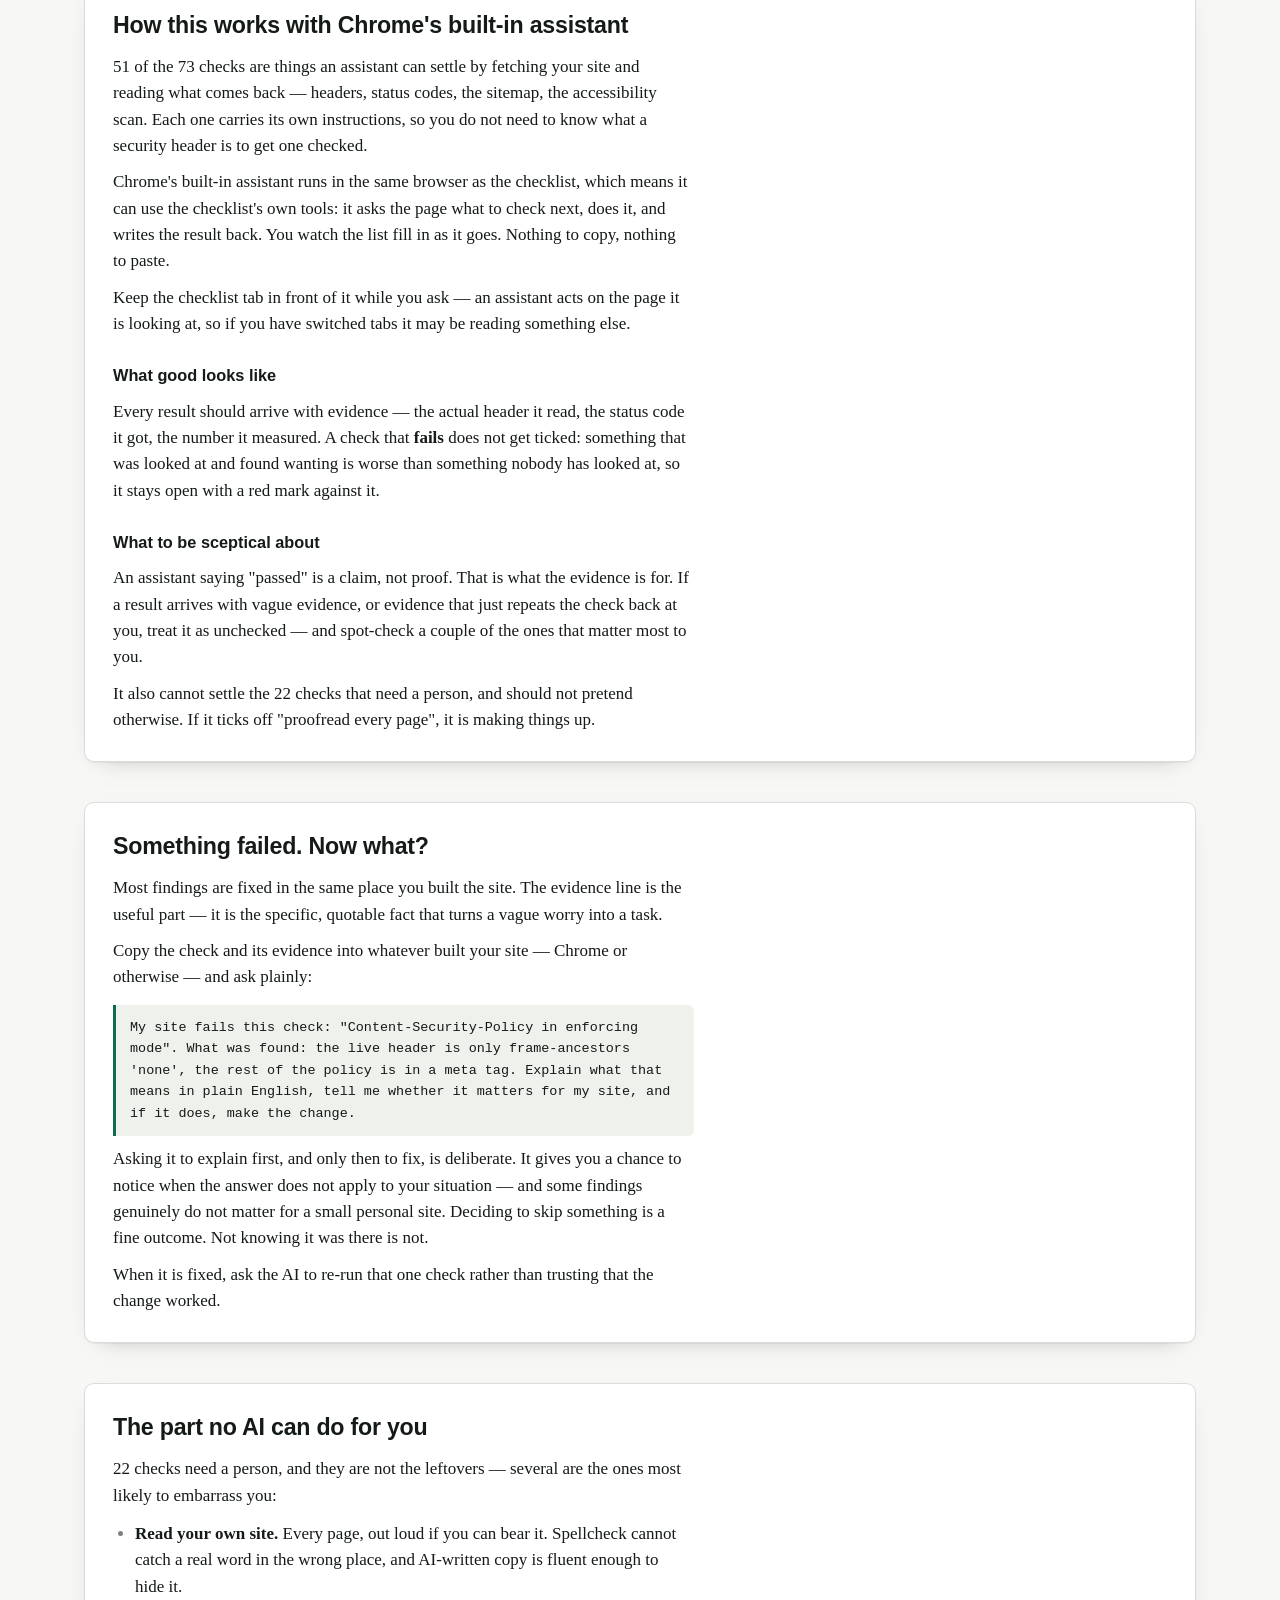
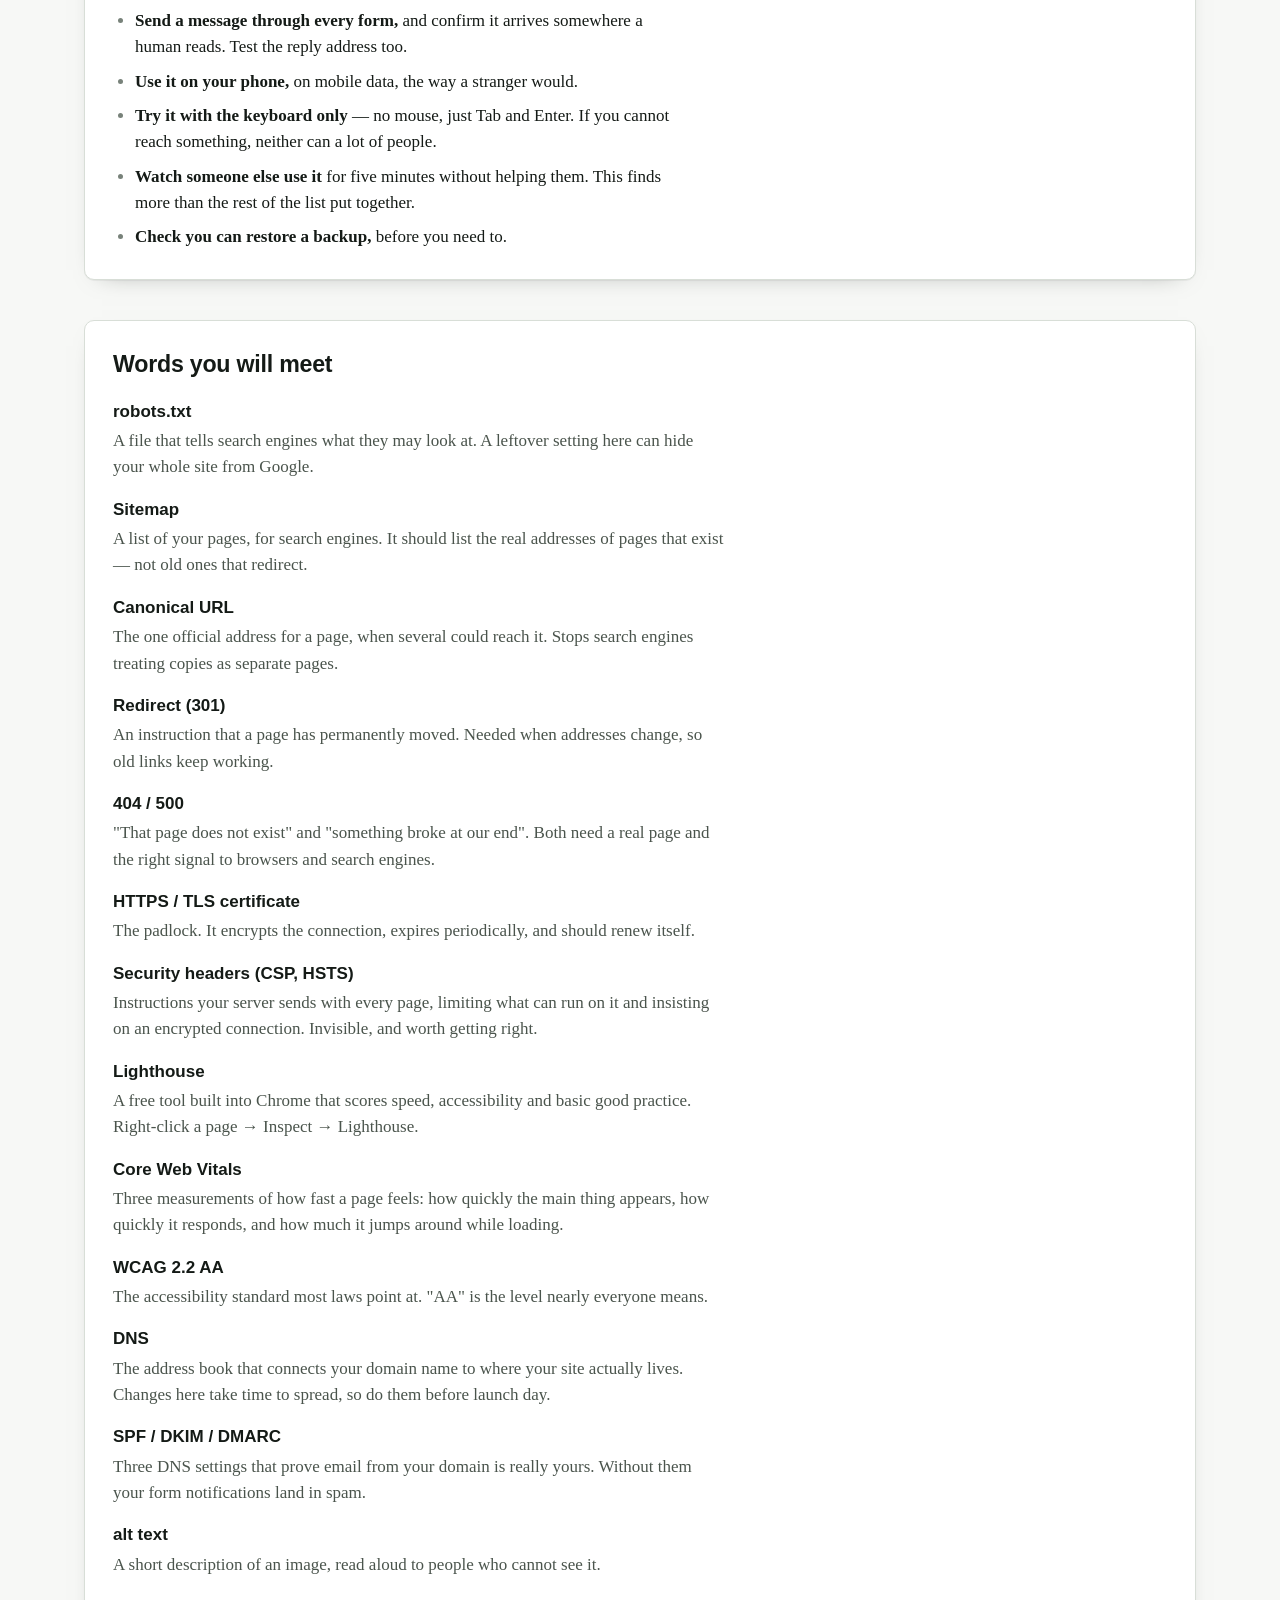
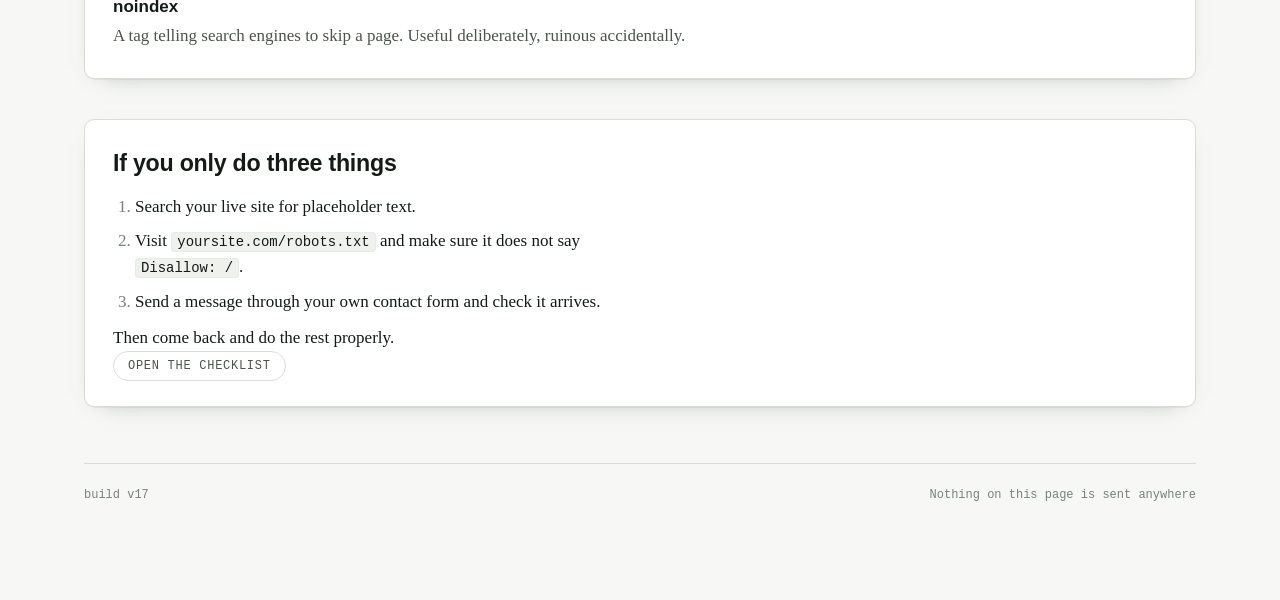
==== commit 0356af4a: "Fit the Claude flow to what it actually does A real run in Claude Desktop showed it opens the checkl" ====
--- a/guide.html
+++ b/guide.html
@@ -61,7 +61,7 @@
 
         <li data-flow="tools"><b>Copy the prompt below</b> and paste it into
         <span data-app-name></span>.</li>
-        <li data-flow="paste"><b>Let it work.</b> It reads the checklist, checks your site, and
+        <li data-flow="paste"><b>Let it work.</b> It opens the checklist, checks your site, and
         tells you what failed.</li>
 
         <li data-flow="tools"><b>Watch the ticks appear.</b> Findings land against each item with
@@ -167,12 +167,16 @@
       </div>
 
       <div data-flow="paste">
-        <p><span data-app-name></span> runs <span data-app-where></span>, so it cannot write into
-        the checklist directly — browsers keep each site's data to themselves. The prompt above
-        handles that: it asks for the findings as a block of JSON, and the checklist's <i>Save,
-        load or share this run</i> panel takes that block and files every finding against the
-        right check.</p>
-        <p>You only have to do that once per run, at the end.</p>
+        <p><span data-app-name></span> runs <span data-app-where></span>. It can read the whole
+        checklist perfectly well — what it cannot do is write into <i>your</i> copy, because
+        browsers keep each site's data to themselves and its browser is not yours. Ask it to
+        audit your site and you get an excellent report and an empty checklist.</p>
+        <p>The prompt above closes that gap: it asks for the findings as a block of JSON, and the
+        checklist's <i>Save, load or share this run</i> panel files every one against the right
+        check, evidence included. One paste, once, at the end.</p>
+        <p>It also asks the assistant to check whether the page offered it tools, and if so to
+        finish with a share link instead — same destination, less to copy. That costs nothing if
+        it cannot, and saves you a step if it can.</p>
       </div>
 
       <h3>What good looks like</h3>
@@ -284,7 +288,7 @@
   </div>
 
   <footer class="foot">
-    <span>Preflight &middot; guide</span>
+    <span id="build">build v17</span>
     <span>Nothing on this page is sent anywhere</span>
   </footer>
 </div>
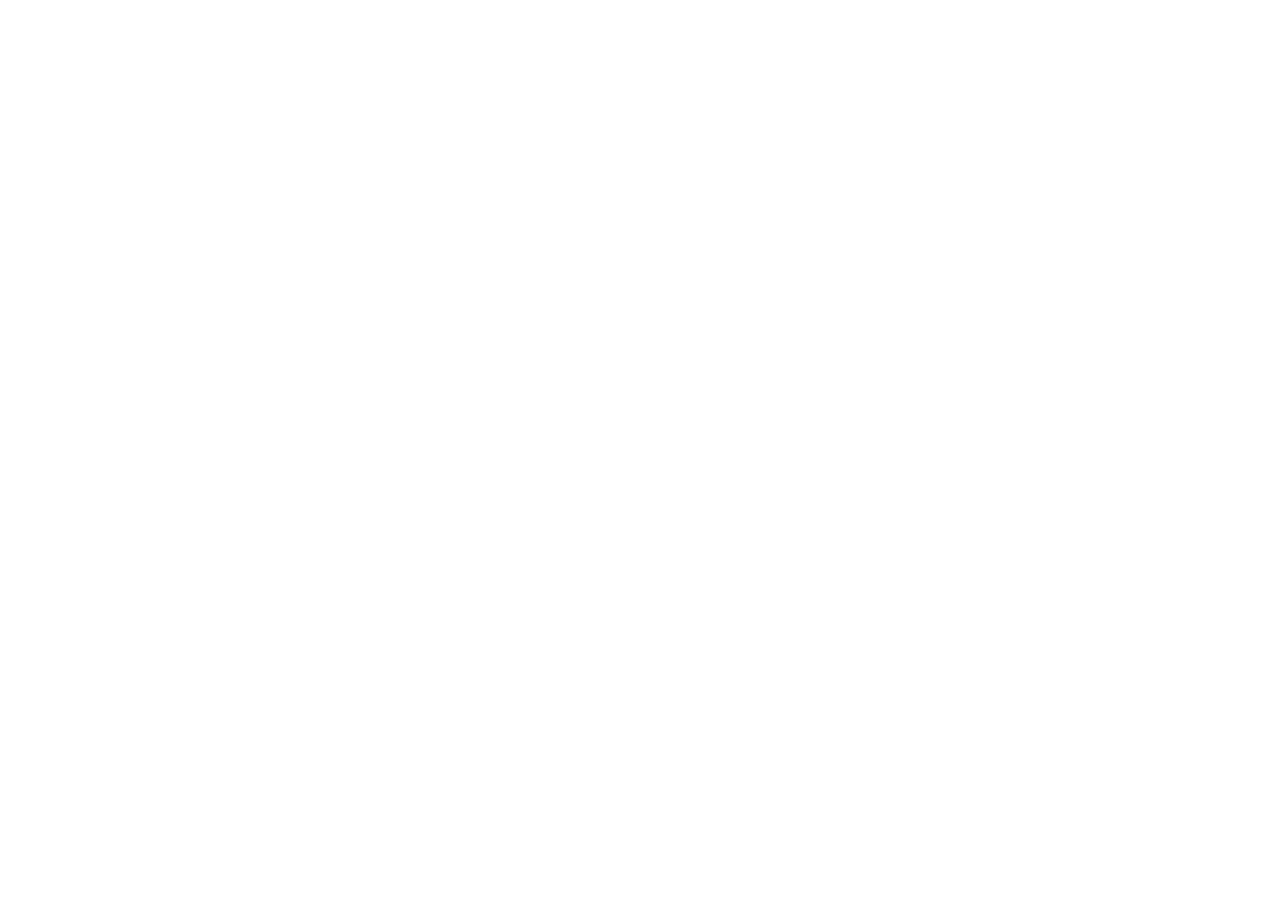
==== commit 3873be1e: "Stop recommending assistants that cannot do the job Chrome's built-in assistant was offered the tool" ====
--- a/guide.html
+++ b/guide.html
@@ -66,13 +66,26 @@
 
         <li data-flow="tools"><b>Watch the ticks appear.</b> Findings land against each item with
         the evidence behind them.</li>
+
+        <li data-flow="unsupported"><b>Pick a different app above.</b> This one cannot do the job
+        yet — see below.</li>
         <li data-flow="paste"><b>Paste its JSON back</b> into <i>Save, load or share this run</i>
         on the checklist, and the findings land against each item.</li>
       </ol>
 
       <p class="setup-note" id="app-setup"></p>
 
-      <div class="promptwrap">
+      <div class="notice" data-flow="unsupported">
+        <p><b><span data-app-name></span> cannot run this audit yet.</b> It will tell you it has no
+        way to open your site or read response headers, and it does not use the tools this page
+        offers it. Nothing you can configure changes that today.</p>
+        <p>The apps that do work right now: <b>the Claude desktop app</b> and <b>the ChatGPT
+        desktop app</b>, both of which have their own browser, and <b>Brave Leo</b>, which works in
+        the browser you are already using. Choose one above and the prompt below will be written
+        for it.</p>
+      </div>
+
+      <div class="promptwrap" data-flow="supported">
         <div class="prompthead">
           <span>The prompt</span>
           <label class="inline-toggle" hidden>
@@ -177,6 +190,15 @@
         <p>It also asks the assistant to check whether the page offered it tools, and if so to
         finish with a share link instead — same destination, less to copy. That costs nothing if
         it cannot, and saves you a step if it can.</p>
+      </div>
+
+      <div data-flow="unsupported">
+        <p>Assistants built into browsers are the obvious place for this to work, and one day it
+        will be the easiest route of all: the assistant is already looking at the page, and the
+        page is already offering it the tools. Chrome and Edge have switched the browser side on —
+        the part that lets a page offer tools at all — but their assistants do not yet call them.</p>
+        <p>Until they do, use an assistant with its own browser and let it hand the results back.
+        Pick one from the dropdown above.</p>
       </div>
 
       <h3>What good looks like</h3>
@@ -288,7 +310,7 @@
   </div>
 
   <footer class="foot">
-    <span id="build">build v17</span>
+    <span id="build">build v18</span>
     <span>Nothing on this page is sent anywhere</span>
   </footer>
 </div>
--- a/styles.css
+++ b/styles.css
@@ -742,6 +742,21 @@
     white-space: pre-wrap;
     overflow-wrap: anywhere;
   }
-  /* Only the flow that matches the chosen app is shown. */
-  body[data-flow="tools"] [data-flow="paste"],
-  body[data-flow="paste"] [data-flow="tools"] { display: none; }
+  /* Only the flow that matches the chosen app is shown. Hide every variant, then bring back
+     the matching one — including "supported", which covers both tools and paste. */
+  [data-flow] { display: none; }
+  body[data-flow="tools"] [data-flow="tools"],
+  body[data-flow="paste"] [data-flow="paste"],
+  body[data-flow="unsupported"] [data-flow="unsupported"],
+  body[data-flow="tools"] [data-flow="supported"],
+  body[data-flow="paste"] [data-flow="supported"] { display: revert; }
+  .notice {
+    border: 1px solid var(--hold);
+    border-left-width: 3px;
+    border-radius: 0 8px 8px 0;
+    background: var(--panel);
+    padding: 16px 18px;
+    margin-top: 22px;
+  }
+  .notice p { margin: 0 0 10px; }
+  .notice p:last-child { margin-bottom: 0; }
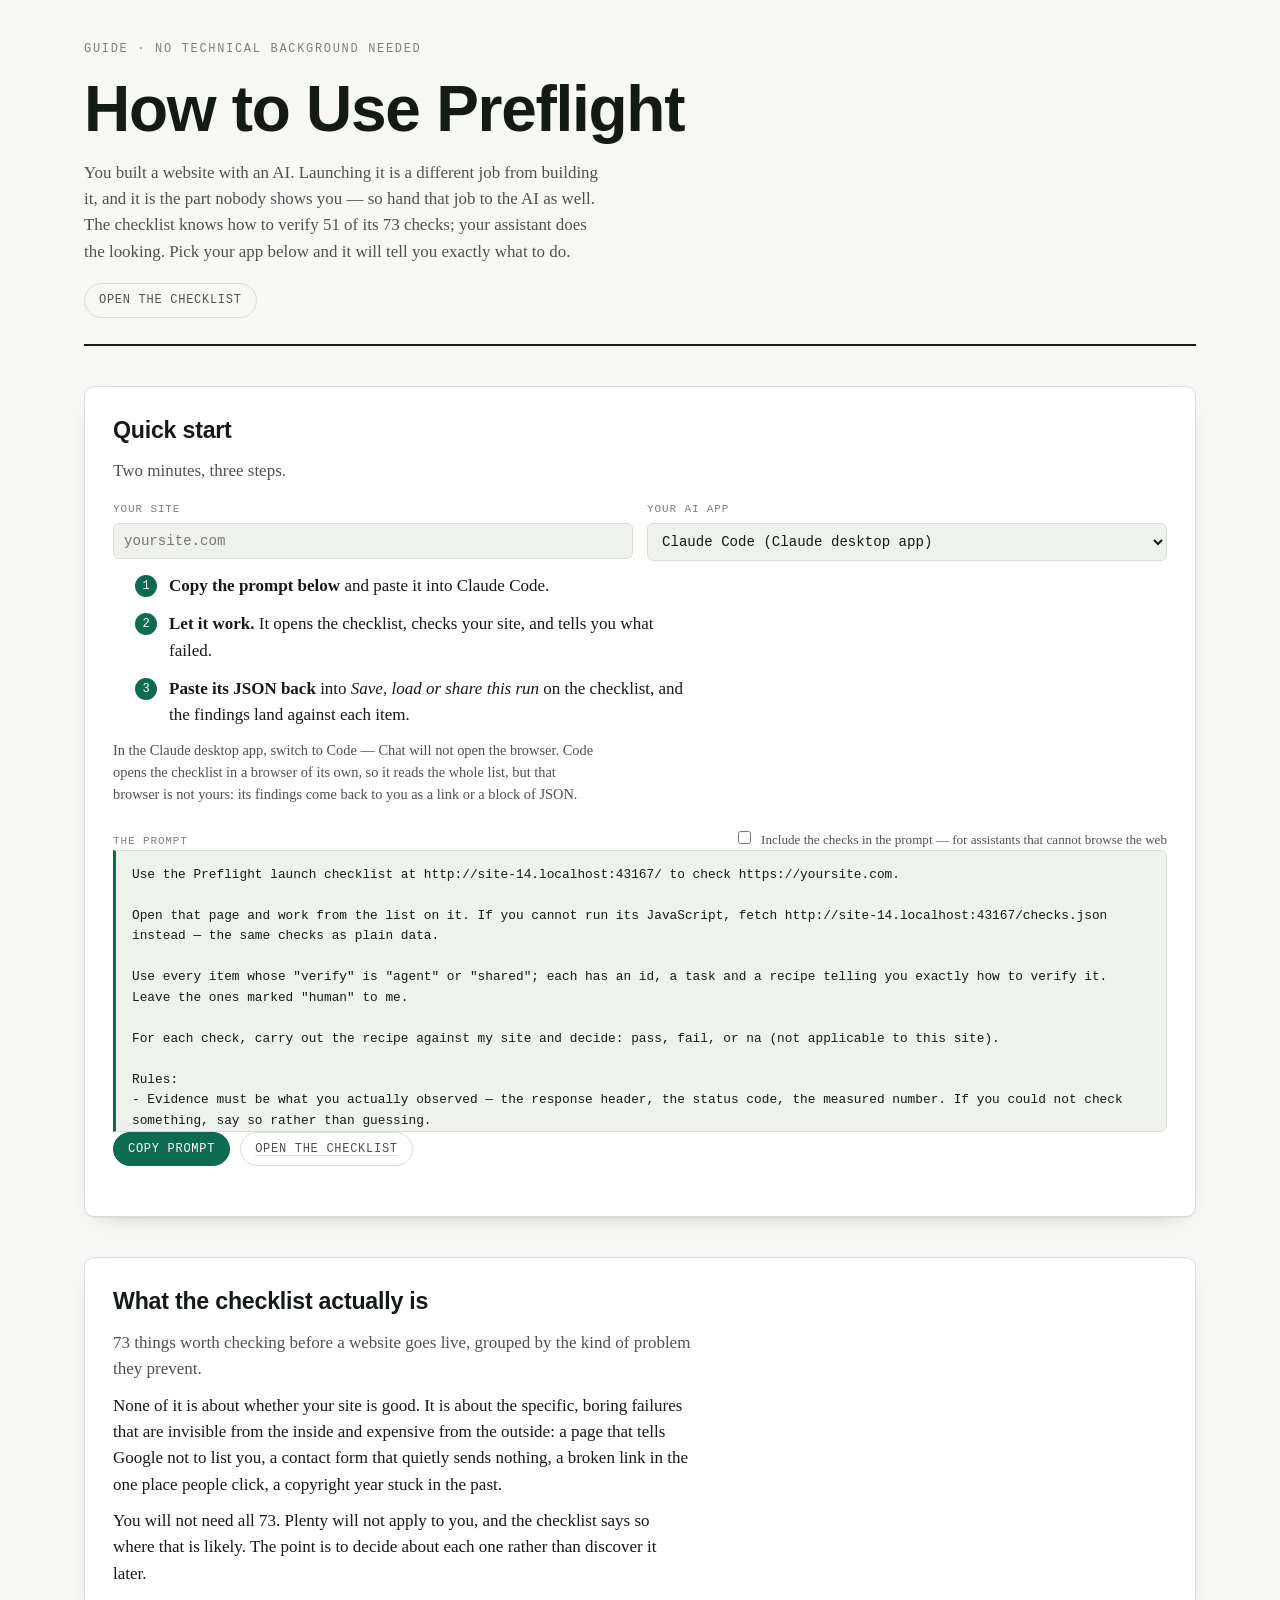
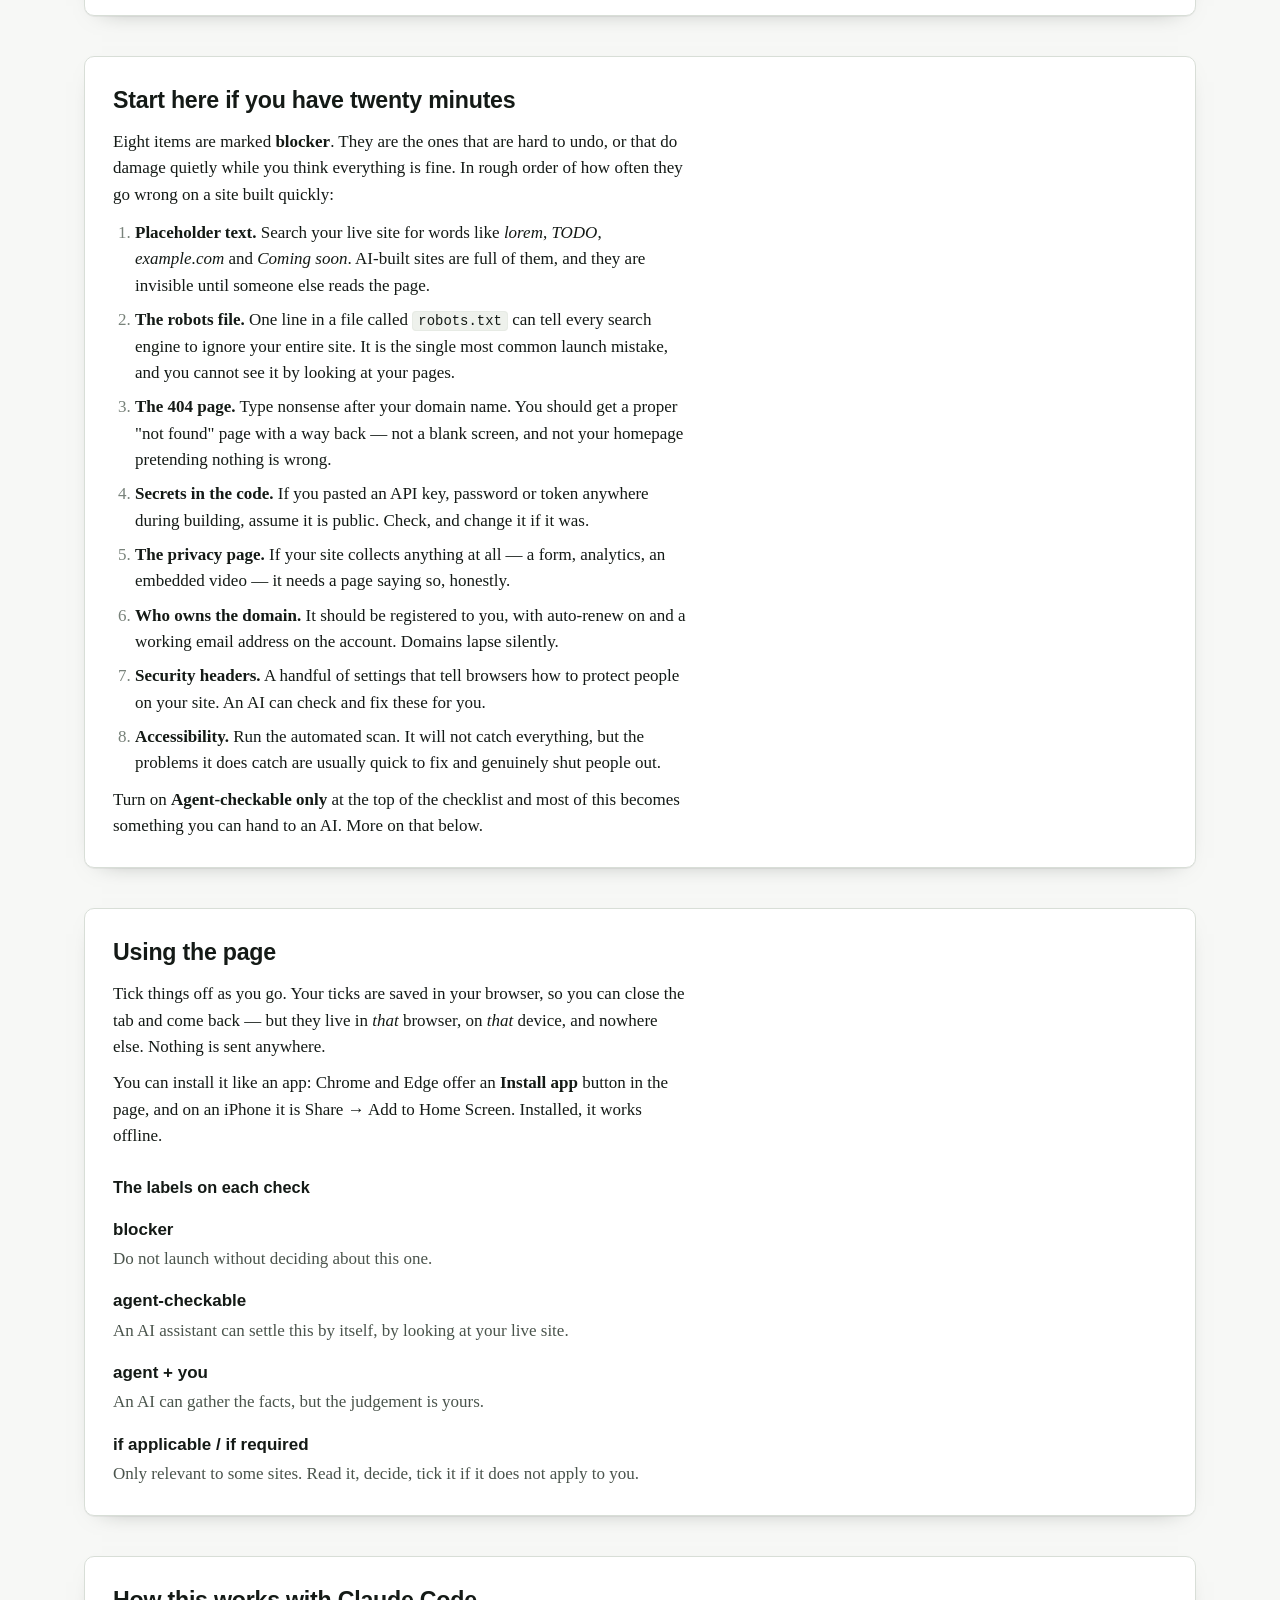
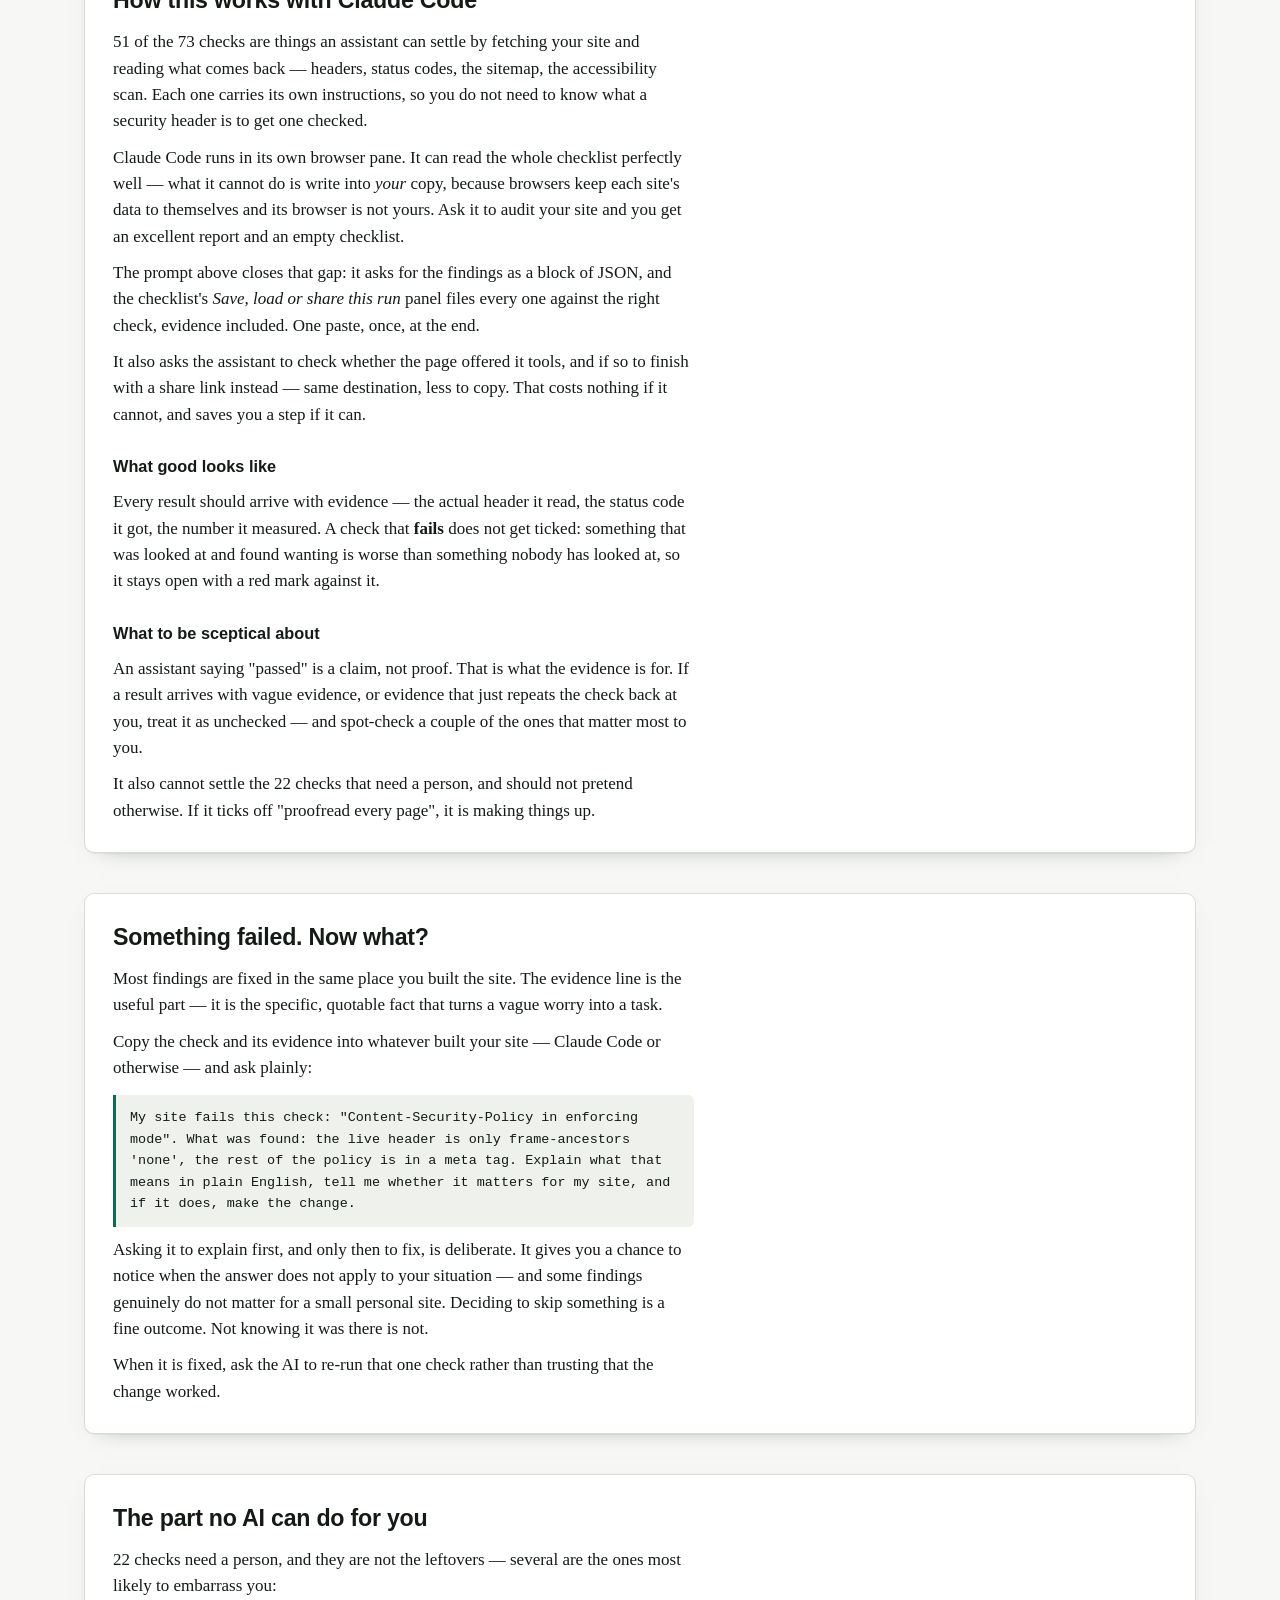
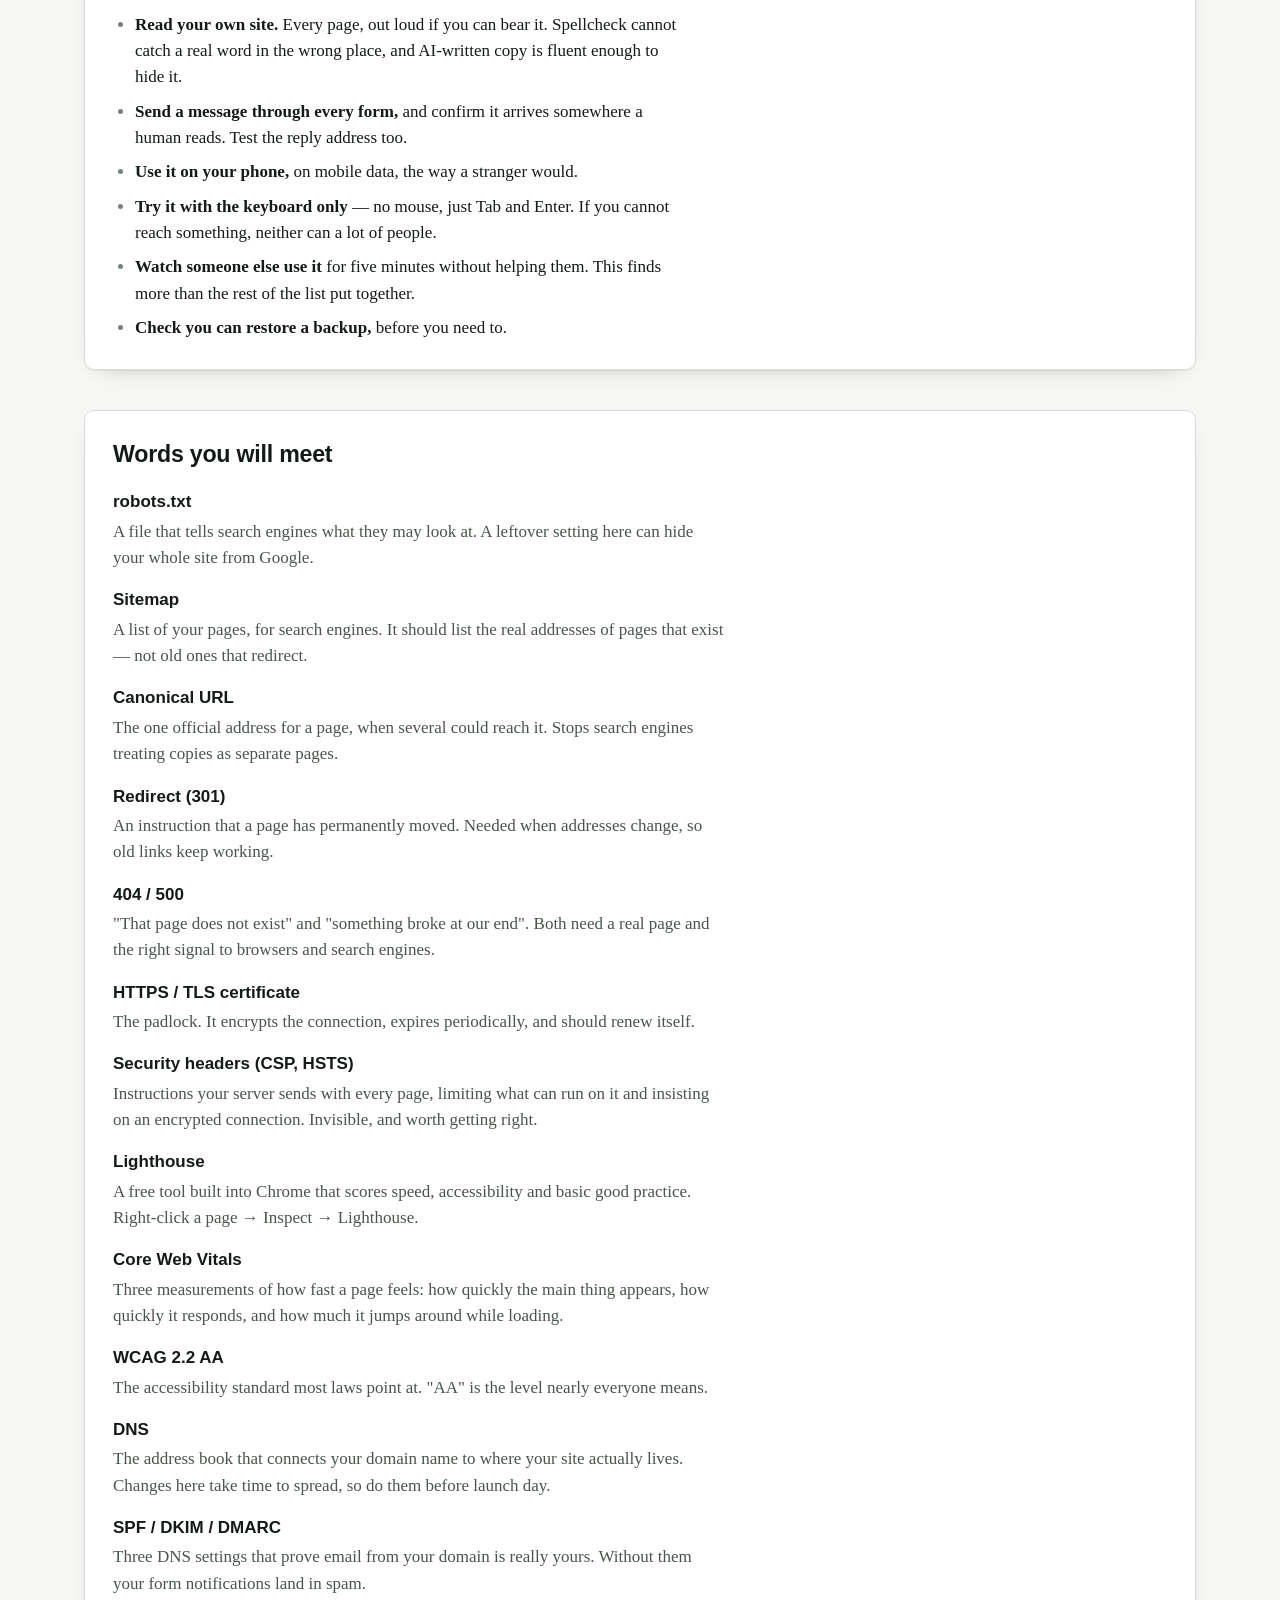
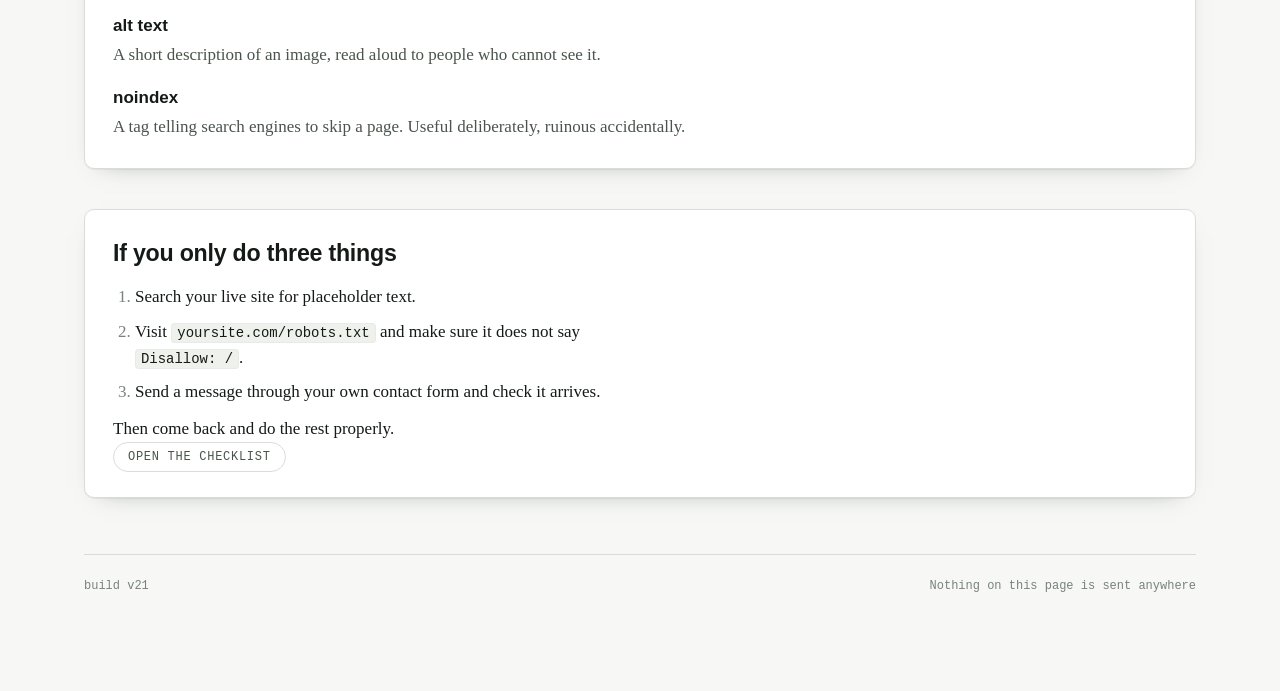
==== commit 7a1528aa: "Stop the guide hiding its own page [data-flow] { display: none } matched body, which is exactly wher" ====
--- a/guide.html
+++ b/guide.html
@@ -43,12 +43,17 @@
         <label class="setup-field">
           <span>Your AI app</span>
           <select id="app-choice">
-            <option value="chrome">Chrome's built-in assistant</option>
-            <option value="edge">Edge's built-in assistant</option>
-            <option value="brave">Brave Leo</option>
-            <option value="chatgpt">ChatGPT desktop app</option>
-            <option value="claude">Claude desktop app</option>
-            <option value="other">Something else</option>
+            <optgroup label="Works today">
+              <option value="claudecode">Claude Code (Claude desktop app)</option>
+              <option value="chatgpt">ChatGPT desktop app</option>
+              <option value="brave">Brave Leo</option>
+              <option value="other">Something else</option>
+            </optgroup>
+            <optgroup label="Not yet">
+              <option value="claudechat">Claude chat (Claude desktop app)</option>
+              <option value="chrome">Chrome's built-in assistant</option>
+              <option value="edge">Edge's built-in assistant</option>
+            </optgroup>
           </select>
         </label>
       </div>
@@ -75,15 +80,7 @@
 
       <p class="setup-note" id="app-setup"></p>
 
-      <div class="notice" data-flow="unsupported">
-        <p><b><span data-app-name></span> cannot run this audit yet.</b> It will tell you it has no
-        way to open your site or read response headers, and it does not use the tools this page
-        offers it. Nothing you can configure changes that today.</p>
-        <p>The apps that do work right now: <b>the Claude desktop app</b> and <b>the ChatGPT
-        desktop app</b>, both of which have their own browser, and <b>Brave Leo</b>, which works in
-        the browser you are already using. Choose one above and the prompt below will be written
-        for it.</p>
-      </div>
+      <div class="notice" data-flow="unsupported" id="blocked-note"></div>
 
       <div class="promptwrap" data-flow="supported">
         <div class="prompthead">
@@ -193,12 +190,12 @@
       </div>
 
       <div data-flow="unsupported">
-        <p>Assistants built into browsers are the obvious place for this to work, and one day it
-        will be the easiest route of all: the assistant is already looking at the page, and the
-        page is already offering it the tools. Chrome and Edge have switched the browser side on —
-        the part that lets a page offer tools at all — but their assistants do not yet call them.</p>
-        <p>Until they do, use an assistant with its own browser and let it hand the results back.
-        Pick one from the dropdown above.</p>
+        <p>Checking a site means making real requests to it and reading what comes back. An
+        assistant that can only answer from what it already knows cannot do that, however capable
+        it is at everything else — and one that can browse but chooses not to will give you a
+        confident answer built on nothing.</p>
+        <p>So the list of apps that work is shorter than you would expect, and it is about
+        plumbing rather than intelligence. Pick one of the ones above that has it.</p>
       </div>
 
       <h3>What good looks like</h3>
@@ -310,7 +307,7 @@
   </div>
 
   <footer class="foot">
-    <span id="build">build v18</span>
+    <span id="build">build v21</span>
     <span>Nothing on this page is sent anywhere</span>
   </footer>
 </div>
--- a/styles.css
+++ b/styles.css
@@ -426,18 +426,54 @@
 
   .status.agent.live { color: var(--go); }
   .target {
+    display: flex;
+    align-items: center;
+    gap: 10px;
     font-family: var(--mono);
     font-size: 13px;
     color: var(--ink-2);
-    margin: 0;
-    padding: 8px 12px;
+    padding: 6px 8px 6px 12px;
     background: var(--go-soft);
+    border: 1px solid transparent;
     border-radius: 6px;
     align-self: flex-start;
     max-width: 100%;
-    overflow-wrap: anywhere;
-  }
-  .target b { font-weight: 500; color: var(--ink); }
+    flex: 0 1 auto;
+  }
+  .target:focus-within { border-color: var(--go); }
+  .target > span {
+    font-size: 11px;
+    letter-spacing: .08em;
+    text-transform: uppercase;
+    color: var(--ink-3);
+    white-space: nowrap;
+  }
+  .target input {
+    font-family: var(--mono);
+    font-size: 13px;
+    color: var(--ink);
+    background: transparent;
+    border: 0;
+    padding: 3px 0;
+    min-width: 22ch;
+    flex: 1 1 auto;
+  }
+  .target input:focus { outline: none; }
+  .target input::placeholder { color: var(--ink-3); }
+  .target button {
+    font-family: var(--mono);
+    font-size: 10px;
+    letter-spacing: .08em;
+    text-transform: uppercase;
+    color: var(--ink-3);
+    background: transparent;
+    border: 1px solid var(--rule);
+    border-radius: 999px;
+    padding: 3px 9px;
+    cursor: pointer;
+  }
+  .target button:hover { color: var(--ink); border-color: var(--ink-3); }
+  .target button[hidden] { display: none; }
   .evidence {
     grid-column: 2;
     display: flex;
@@ -744,7 +780,9 @@
   }
   /* Only the flow that matches the chosen app is shown. Hide every variant, then bring back
      the matching one — including "supported", which covers both tools and paste. */
-  [data-flow] { display: none; }
+  /* Descendant selector, deliberately: body itself carries data-flow, so a bare
+     [data-flow] rule hides the whole page the moment guide.js sets it. */
+  body [data-flow] { display: none; }
   body[data-flow="tools"] [data-flow="tools"],
   body[data-flow="paste"] [data-flow="paste"],
   body[data-flow="unsupported"] [data-flow="unsupported"],
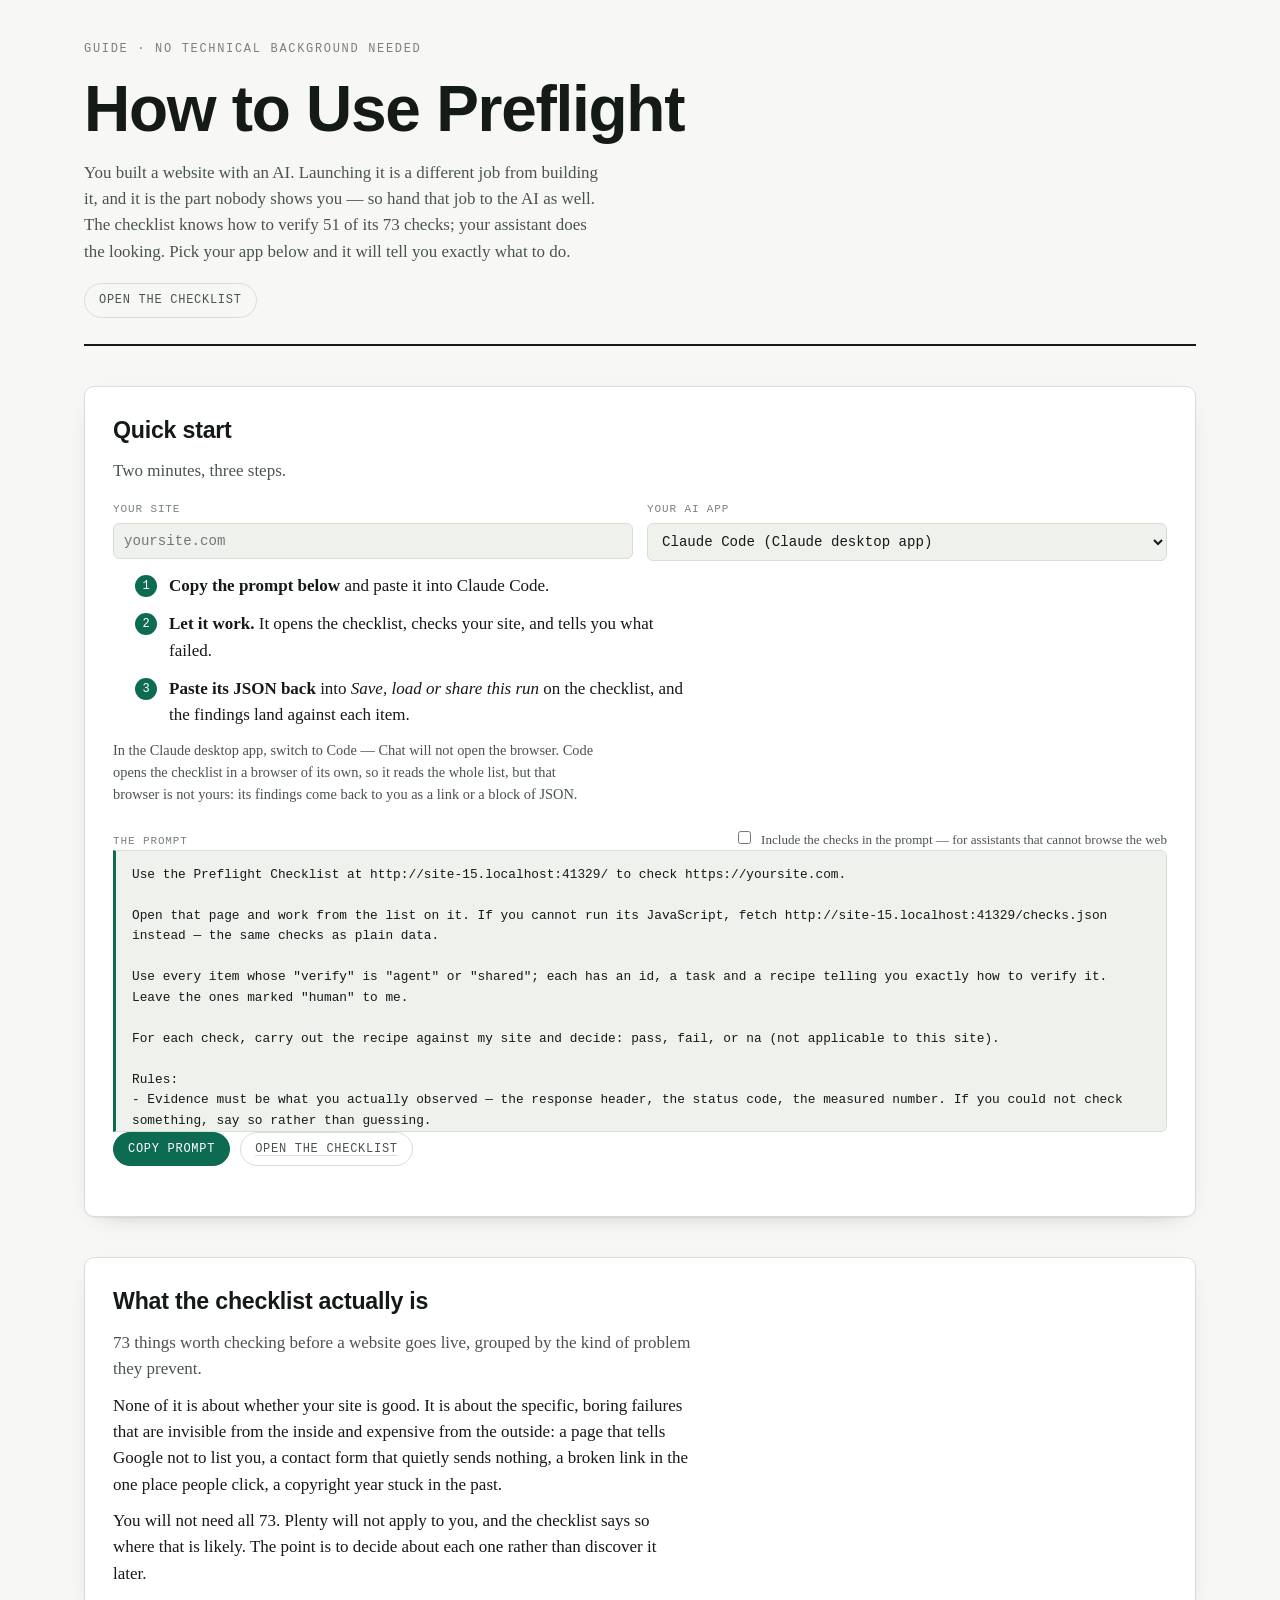
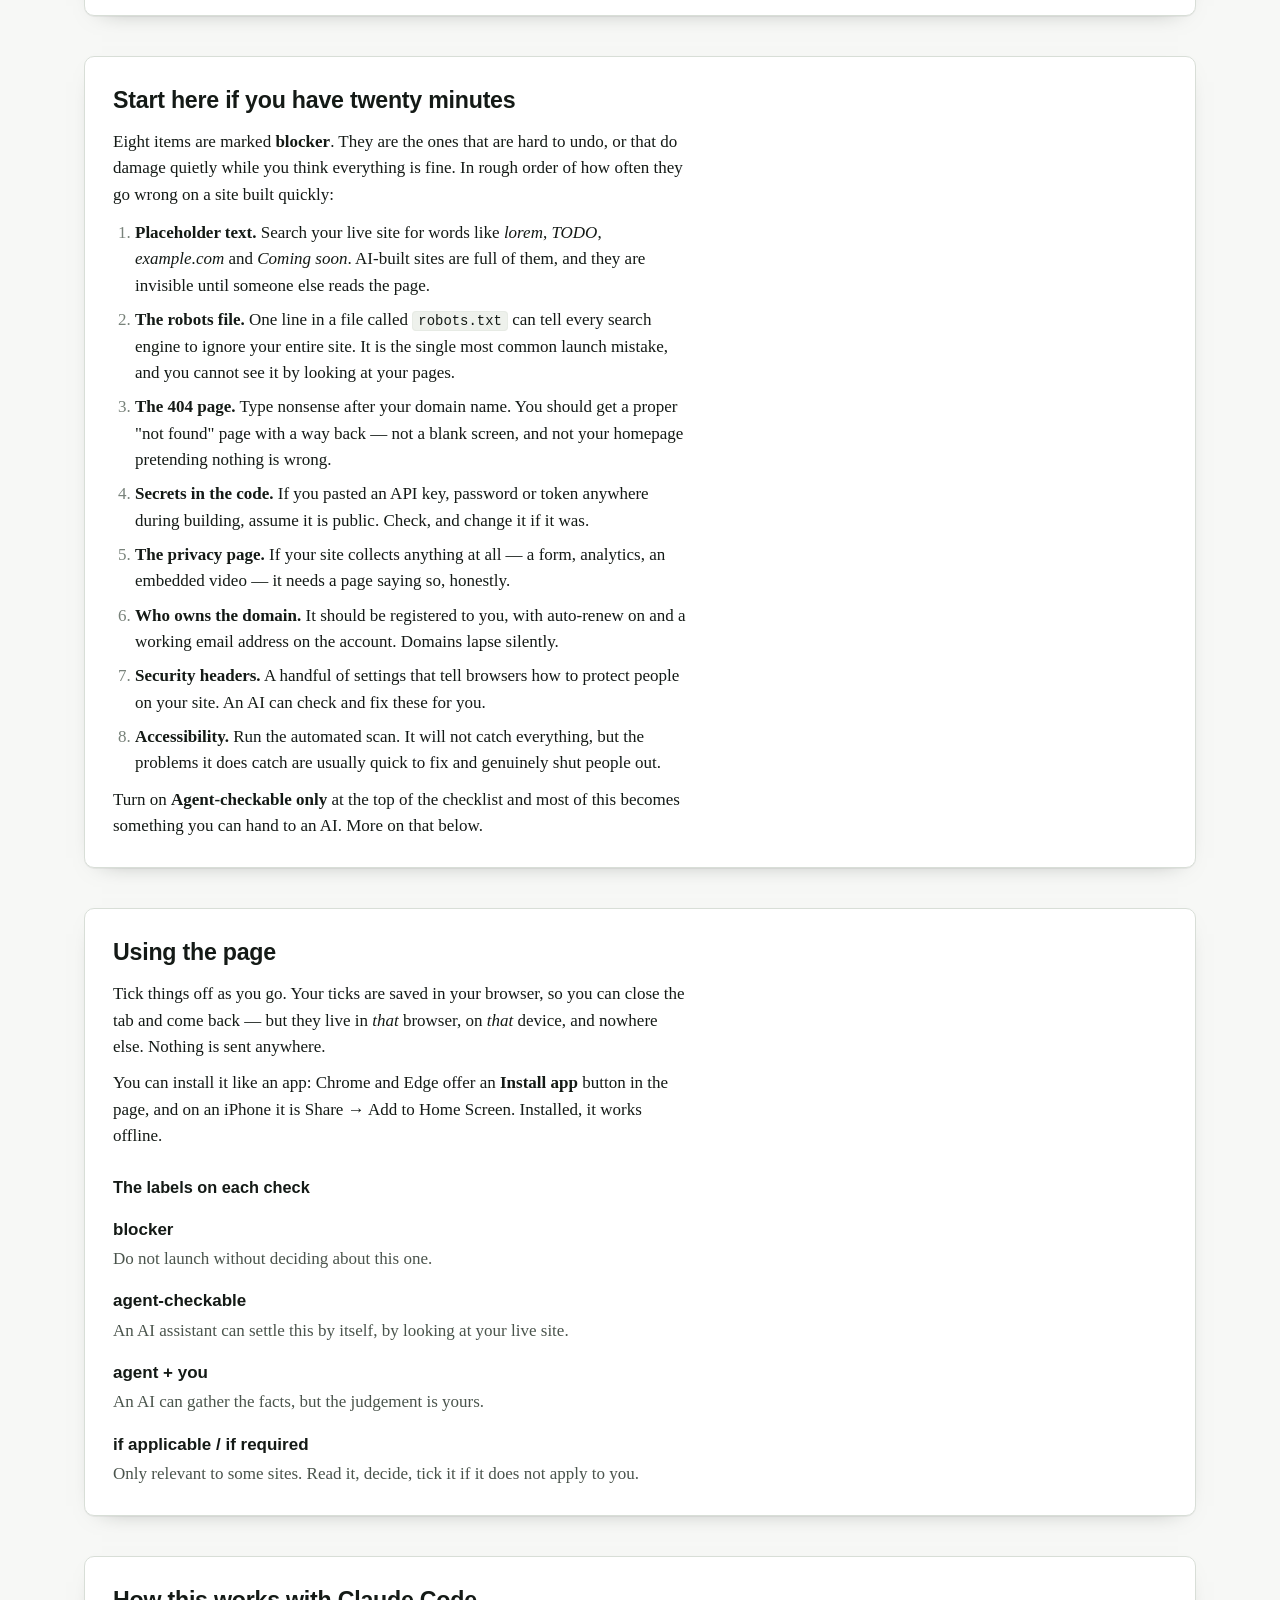
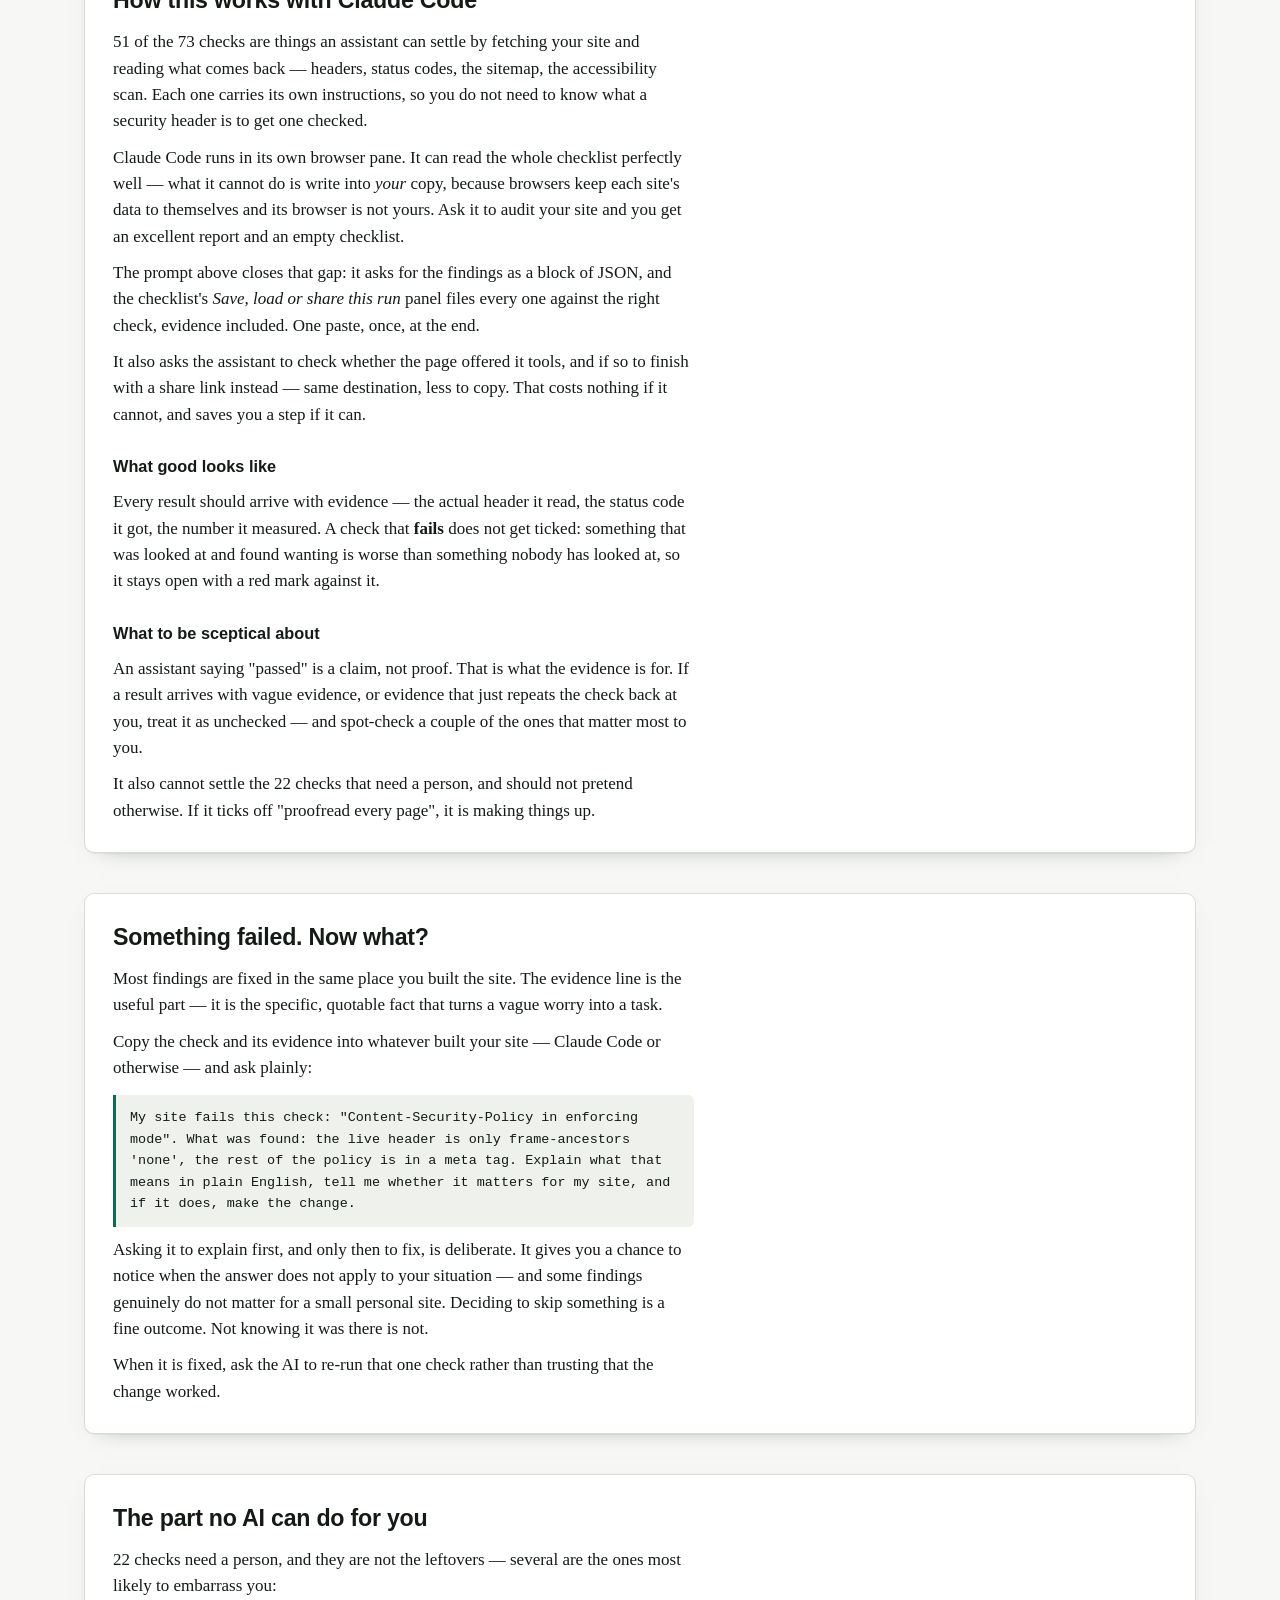
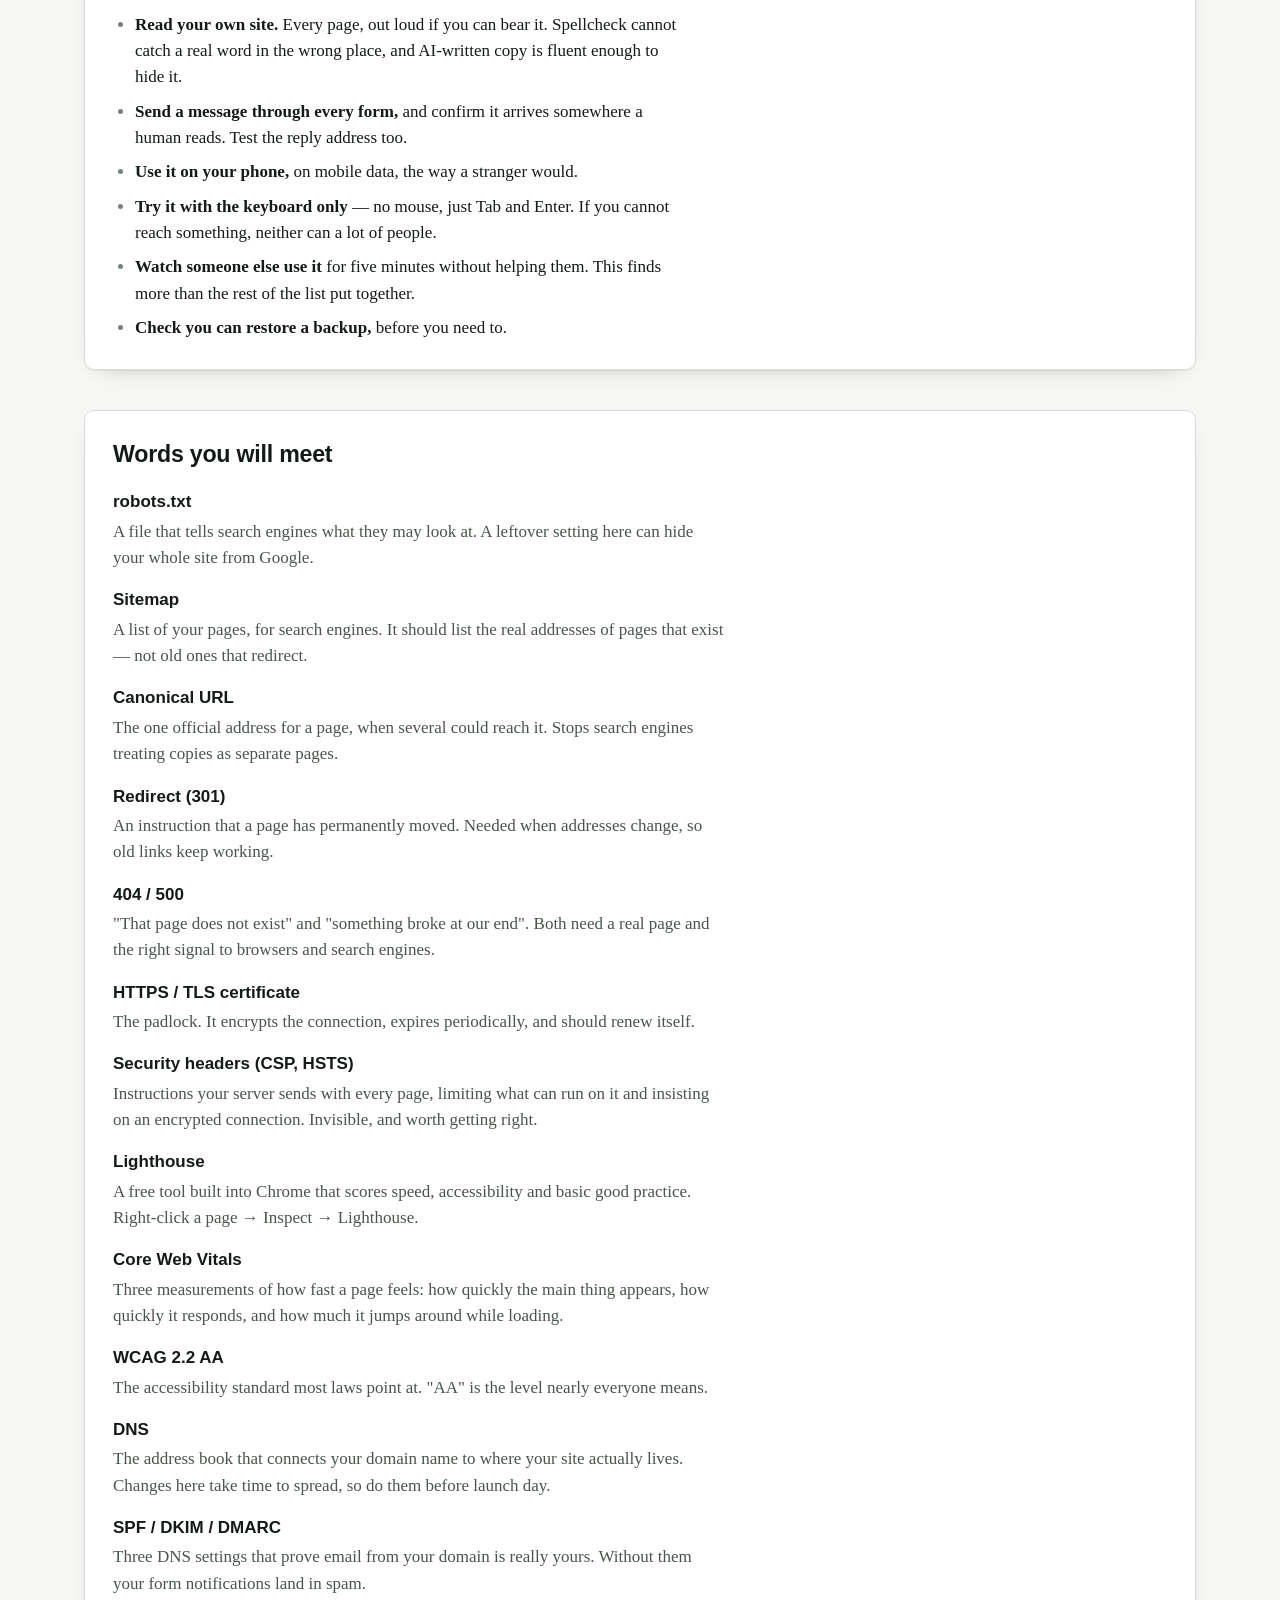
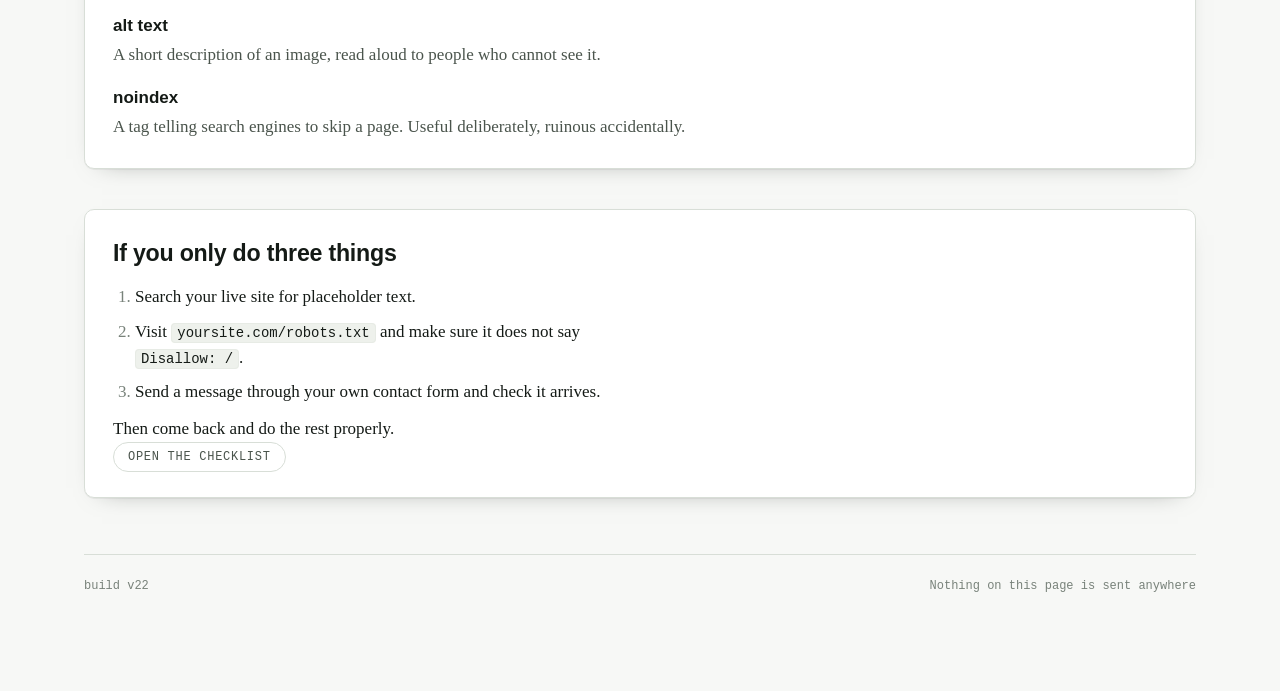
==== commit 1db249c7: "Rename the app to Preflight Checklist Applied to the page title and heading, the web app manifest, l" ====
--- a/guide.html
+++ b/guide.html
@@ -307,7 +307,7 @@
   </div>
 
   <footer class="foot">
-    <span id="build">build v21</span>
+    <span id="build">build v22</span>
     <span>Nothing on this page is sent anywhere</span>
   </footer>
 </div>
